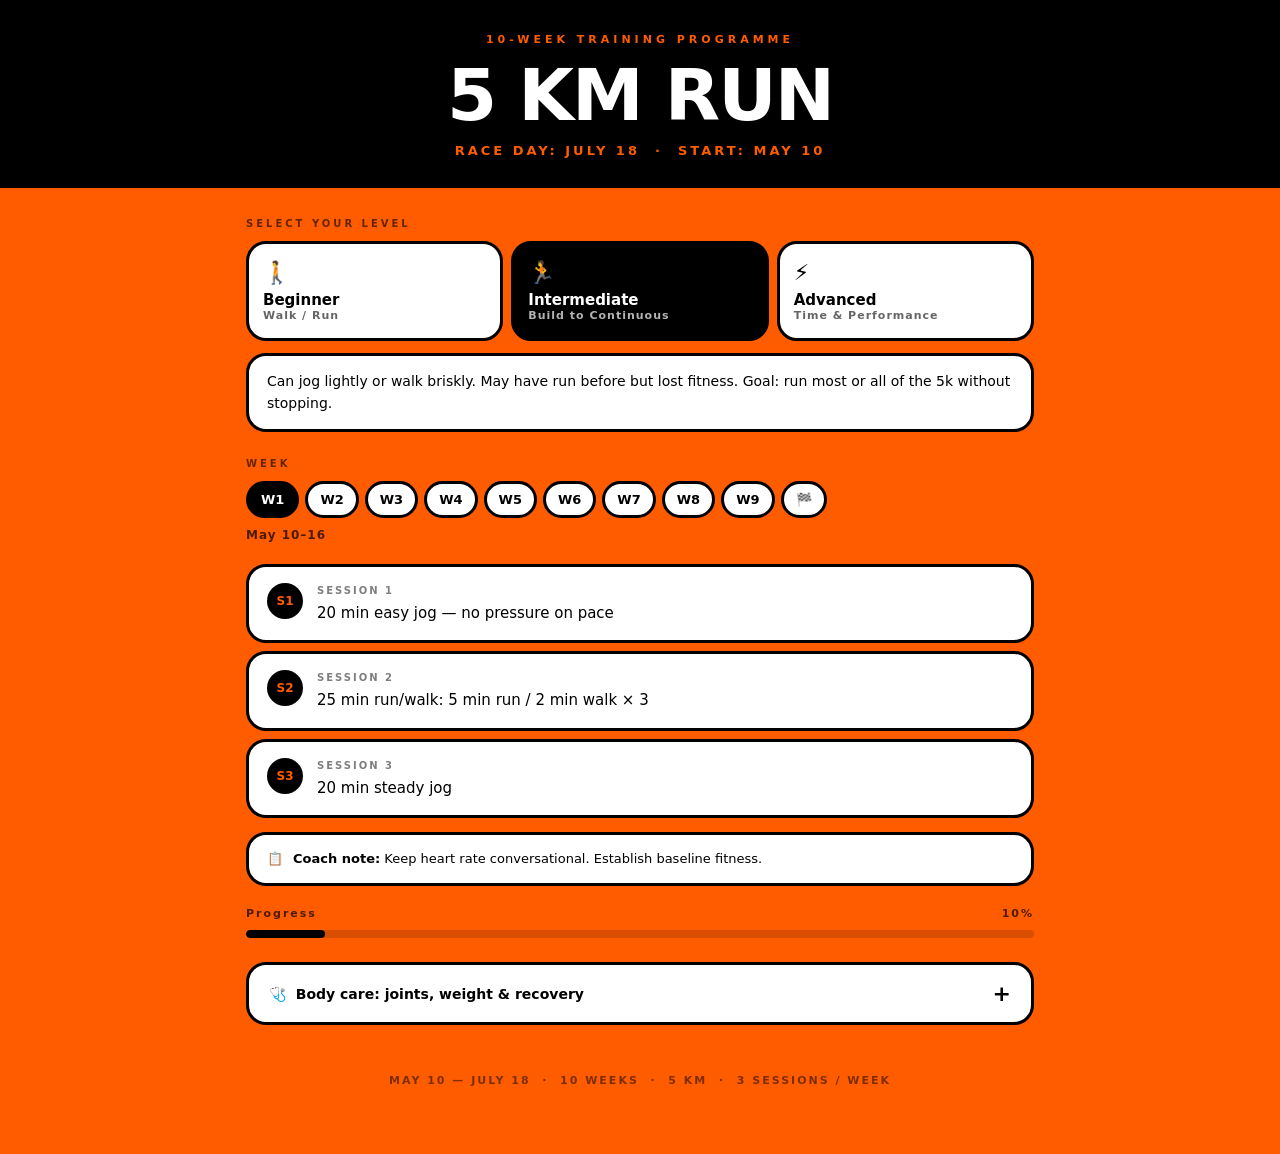
==== static/hlaupaaetlun/index.html @ d73d2a0c "Add neo-brutalist running plan page Self-contained HTML page at /hlaupaaetlun/ with vivid orange bac" ====
<!DOCTYPE html>
<html lang="en">
<head>
<meta charset="UTF-8">
<meta name="viewport" content="width=device-width, initial-scale=1.0">
<title>5 KM Running Plan — July 18</title>
<style>
  *, *::before, *::after { box-sizing: border-box; margin: 0; padding: 0; }

  body {
    font-family: system-ui, -apple-system, 'Segoe UI', sans-serif;
    background: #FF5C00;
    color: #000;
    min-height: 100vh;
    line-height: 1.5;
  }

  /* ── Header ── */
  .header {
    background: #000;
    padding: 32px 24px 28px;
    text-align: center;
  }
  .header-eyebrow {
    font-size: 11px;
    letter-spacing: 4px;
    color: #FF5C00;
    text-transform: uppercase;
    font-weight: 700;
    margin-bottom: 10px;
  }
  .header h1 {
    font-size: clamp(36px, 8vw, 72px);
    font-weight: 900;
    letter-spacing: -2px;
    color: #fff;
    line-height: 1;
    margin-bottom: 10px;
  }
  .header-sub {
    font-size: 13px;
    letter-spacing: 3px;
    color: #FF5C00;
    font-weight: 700;
    text-transform: uppercase;
  }

  /* ── Layout ── */
  .container {
    max-width: 820px;
    margin: 0 auto;
    padding: 28px 16px 48px;
  }

  /* ── Section label ── */
  .section-label {
    font-size: 10px;
    letter-spacing: 3px;
    color: #000;
    text-transform: uppercase;
    font-weight: 800;
    margin-bottom: 10px;
    opacity: 0.6;
  }

  /* ── Tier buttons ── */
  .tier-grid {
    display: flex;
    gap: 8px;
    flex-wrap: wrap;
    margin-bottom: 12px;
  }
  .tier-btn {
    flex: 1;
    min-width: 110px;
    padding: 16px 14px;
    border-radius: 20px;
    border: 3px solid #000;
    background: #fff;
    color: #000;
    cursor: pointer;
    text-align: left;
    font-family: inherit;
    transition: all 0.12s;
  }
  .tier-btn:hover {
    background: #000;
    color: #fff;
  }
  .tier-btn .t-icon { font-size: 22px; margin-bottom: 6px; display: block; }
  .tier-btn .t-name { font-size: 15px; font-weight: 800; display: block; }
  .tier-btn .t-sub  { font-size: 11px; letter-spacing: 1px; opacity: 0.6; display: block; font-weight: 600; }

  .tier-btn.active {
    background: #000;
    color: #fff;
  }
  .tier-btn.active .t-sub { opacity: 0.7; }

  .tier-desc {
    padding: 14px 18px;
    background: #fff;
    border: 3px solid #000;
    border-radius: 20px;
    font-size: 14px;
    color: #000;
    margin-bottom: 24px;
    line-height: 1.6;
    font-weight: 500;
  }

  /* ── Week selector ── */
  .week-grid {
    display: flex;
    gap: 6px;
    flex-wrap: wrap;
    margin-bottom: 6px;
  }
  .week-btn {
    padding: 8px 12px;
    border-radius: 50px;
    border: 3px solid #000;
    background: #fff;
    color: #000;
    cursor: pointer;
    font-family: inherit;
    font-size: 13px;
    font-weight: 800;
    transition: all 0.12s;
    min-width: 40px;
    text-align: center;
  }
  .week-btn:hover { background: #000; color: #fff; }
  .week-btn.active { background: #000; color: #fff; }

  .week-date-label {
    font-size: 12px;
    color: #000;
    margin-bottom: 20px;
    margin-top: 8px;
    font-weight: 700;
    letter-spacing: 1px;
    opacity: 0.7;
  }

  /* ── Sessions ── */
  .sessions { display: flex; flex-direction: column; gap: 8px; margin-bottom: 14px; }
  .session-card {
    padding: 16px 18px;
    background: #fff;
    border: 3px solid #000;
    border-radius: 20px;
    display: flex;
    gap: 14px;
    align-items: flex-start;
  }
  .session-card.race-day {
    background: #000;
    border-color: #000;
  }
  .session-num {
    min-width: 36px;
    height: 36px;
    border-radius: 50%;
    background: #000;
    display: flex;
    align-items: center;
    justify-content: center;
    font-size: 12px;
    font-weight: 900;
    color: #FF5C00;
    flex-shrink: 0;
  }
  .session-card.race-day .session-num {
    background: #FF5C00;
    color: #000;
  }
  .session-label {
    font-size: 10px;
    letter-spacing: 2px;
    color: #000;
    margin-bottom: 4px;
    font-weight: 800;
    opacity: 0.5;
  }
  .session-card.race-day .session-label { color: #FF5C00; opacity: 0.8; }
  .session-text {
    font-size: 15px;
    color: #000;
    line-height: 1.5;
    font-weight: 500;
  }
  .session-card.race-day .session-text { color: #fff; }

  .coach-note {
    padding: 14px 18px;
    background: #fff;
    border: 3px solid #000;
    border-radius: 20px;
    font-size: 13px;
    color: #000;
    display: flex;
    gap: 10px;
    align-items: flex-start;
    margin-bottom: 20px;
    font-weight: 500;
  }
  .coach-note strong { font-weight: 800; }

  /* ── Progress bar ── */
  .progress-wrap { margin-bottom: 24px; }
  .progress-meta {
    display: flex;
    justify-content: space-between;
    font-size: 11px;
    color: #000;
    margin-bottom: 8px;
    font-weight: 800;
    letter-spacing: 2px;
    opacity: 0.7;
  }
  .progress-track {
    height: 8px;
    background: rgba(0,0,0,0.15);
    border-radius: 50px;
    overflow: hidden;
  }
  .progress-fill {
    height: 100%;
    border-radius: 50px;
    background: #000;
    transition: width 0.3s ease;
  }

  /* ── Tips accordion ── */
  .tips-toggle {
    width: 100%;
    padding: 16px 20px;
    background: #fff;
    border: 3px solid #000;
    border-radius: 20px;
    color: #000;
    cursor: pointer;
    display: flex;
    justify-content: space-between;
    align-items: center;
    font-size: 14px;
    font-family: inherit;
    font-weight: 700;
    text-align: left;
    transition: all 0.12s;
  }
  .tips-toggle:hover { background: #000; color: #fff; }
  .tips-toggle .chevron {
    font-size: 22px;
    font-weight: 900;
    transition: transform 0.2s;
  }
  .tips-panel { display: none; flex-direction: column; gap: 8px; margin-top: 8px; }
  .tips-panel.open { display: flex; }
  .tip-card {
    padding: 14px 16px;
    background: #fff;
    border: 3px solid #000;
    border-radius: 20px;
    display: flex;
    gap: 12px;
    align-items: flex-start;
  }
  .tip-icon { font-size: 20px; flex-shrink: 0; }
  .tip-title { font-weight: 800; color: #000; font-size: 14px; margin-bottom: 4px; }
  .tip-body { font-size: 13px; color: #000; line-height: 1.6; opacity: 0.7; }

  /* ── Footer ── */
  .footer {
    margin-top: 32px;
    padding: 16px;
    text-align: center;
    font-size: 11px;
    letter-spacing: 2px;
    color: #000;
    opacity: 0.5;
    font-weight: 700;
    text-transform: uppercase;
  }
</style>
</head>
<body>

<div class="header">
  <div class="header-eyebrow">10-Week Training Programme</div>
  <h1>5 KM RUN</h1>
  <div class="header-sub">Race Day: July 18 &nbsp;·&nbsp; Start: May 10</div>
</div>

<div class="container">

  <div class="section-label">Select your level</div>
  <div class="tier-grid" id="tierGrid"></div>
  <div class="tier-desc" id="tierDesc"></div>

  <div class="section-label">Week</div>
  <div class="week-grid" id="weekGrid"></div>
  <div class="week-date-label" id="weekDateLabel"></div>

  <div class="sessions" id="sessions"></div>

  <div class="coach-note" id="coachNote">
    <span style="flex-shrink:0">📋</span>
    <span id="coachNoteText"></span>
  </div>

  <div class="progress-wrap">
    <div class="progress-meta">
      <span>Progress</span>
      <span id="progressPct"></span>
    </div>
    <div class="progress-track">
      <div class="progress-fill" id="progressFill"></div>
    </div>
  </div>

  <button class="tips-toggle" id="tipsToggle" onclick="toggleTips()">
    <span>🩺 &nbsp;Body care: joints, weight &amp; recovery</span>
    <span class="chevron" id="tipsChevron">+</span>
  </button>
  <div class="tips-panel" id="tipsPanel"></div>

  <div class="footer">May 10 — July 18 &nbsp;·&nbsp; 10 Weeks &nbsp;·&nbsp; 5 km &nbsp;·&nbsp; 3 Sessions / Week</div>
</div>

<script>
const tiers = [
  {
    id: "beginner",
    label: "Beginner",
    subtitle: "Walk / Run",
    icon: "🚶",
    description: "Little or no recent running. Possibly carrying extra weight or managing joint discomfort. Goal: finish the 5k — walk/run is completely fine.",
    weeks: [
      { sessions: ["Walk 5 min warm-up → Run 1 min / Walk 2 min × 6 → Walk 5 min cool-down", "Same as Session 1", "Walk 5 min → Run 1 min / Walk 2 min × 7 → Cool-down"], note: "Focus on breathing, not pace. If it feels hard, slow down more." },
      { sessions: ["Run 1 min / Walk 2 min × 8", "Run 1.5 min / Walk 2 min × 7", "Run 1 min / Walk 1.5 min × 8"], note: "Aim for 3 sessions but 2 is fine if your body is adapting." },
      { sessions: ["Run 2 min / Walk 2 min × 6", "Run 2 min / Walk 1.5 min × 7", "Run 2 min / Walk 2 min × 7"], note: "Calf and hip flexor stretches after every session." },
      { sessions: ["Run 3 min / Walk 2 min × 5", "Run 2 min / Walk 1 min × 8", "Run 3 min / Walk 2 min × 5"], note: "You should be able to hold a short conversation while running." },
      { sessions: ["Run 4 min / Walk 2 min × 4", "Run 3 min / Walk 1 min × 6", "Run 4 min / Walk 2 min × 4"], note: "Total movement time ~30 min. Hydrate well the day before." },
      { sessions: ["Run 5 min / Walk 2 min × 4", "Run 4 min / Walk 1 min × 5", "Run 5 min / Walk 1.5 min × 4"], note: "Halfway point — great progress. Easy week if any pain persists." },
      { sessions: ["Run 6 min / Walk 1.5 min × 4", "Run 5 min / Walk 1 min × 5", "Run 6 min / Walk 1 min × 4"], note: "Aim to cover ~2.5–3 km in the longer session." },
      { sessions: ["Run 8 min / Walk 2 min × 3", "Run 6 min / Walk 1 min × 4", "Run 10 min / Walk 2 min / Run 5 min"], note: "First 'long' run. No pressure on pace — just cover the time." },
      { sessions: ["Run 12 min / Walk 2 min / Run 8 min", "Easy 20 min walk/run — relaxed", "Run 8 min / Walk 1 min × 2 / Run 5 min"], note: "Taper week. Reduce effort. Eat and sleep well." },
      { sessions: ["20 min easy jog/walk — keep loose", "Complete rest or gentle 15 min walk", "🏁 RACE DAY — Run/walk your way to the finish!"], note: "Race day: Start slow. Walk when needed. Finish strong. You've earned it." },
    ]
  },
  {
    id: "intermediate",
    label: "Intermediate",
    subtitle: "Build to Continuous",
    icon: "🏃",
    description: "Can jog lightly or walk briskly. May have run before but lost fitness. Goal: run most or all of the 5k without stopping.",
    weeks: [
      { sessions: ["20 min easy jog — no pressure on pace", "25 min run/walk: 5 min run / 2 min walk × 3", "20 min steady jog"], note: "Keep heart rate conversational. Establish baseline fitness." },
      { sessions: ["25 min continuous easy jog", "30 min run: 10 min run / 2 min walk × 2 + 6 min run", "25 min easy jog"], note: "If you can't hold a sentence, slow down." },
      { sessions: ["3 km easy run", "30 min: 12 min run / 2 min walk × 2", "3 km easy + 4 × 30 sec stride-outs at end"], note: "Stride-outs = short relaxed accelerations, not sprints." },
      { sessions: ["3.5 km steady", "35 min continuous jog", "3 km easy"], note: "One day of cross-training (swim, cycle, yoga) recommended." },
      { sessions: ["4 km easy", "3 km at slightly faster effort (tempo feel)", "35 min easy jog"], note: "Tempo feel = comfortably hard. You can talk in short phrases." },
      { sessions: ["4 km steady + strides", "5 km easy — your first full 5k distance!", "3 km recovery jog"], note: "The 5k run is a confidence builder, not a race. Celebrate it." },
      { sessions: ["4.5 km steady", "3 × 1 km at target 5k pace with 90 sec walk between", "4 km easy"], note: "Interval session builds race-specific fitness. Walk recovery fully." },
      { sessions: ["5 km steady effort", "2 × 1.5 km at target pace + 2 min walk + 1 km easy", "3.5 km easy"], note: "Peak training week. Stay fuelled, sleep 7–8 hours." },
      { sessions: ["4 km easy", "2 × 1 km relaxed race pace + 2 min walk", "3 km easy jog"], note: "Taper. Less volume, maintain some quality. Rest days are part of training." },
      { sessions: ["20 min easy shakeout jog", "Rest — walk only if needed", "🏁 RACE DAY — Pace the first 2 km conservatively, then build!"], note: "Race plan: first km easy, km 2–4 steady, last km give it what's left." },
    ]
  },
  {
    id: "advanced",
    label: "Advanced",
    subtitle: "Time & Performance",
    icon: "⚡",
    description: "Running regularly, good base fitness. Goal: run a strong 5k — targeting sub-30, sub-25, or a personal best.",
    weeks: [
      { sessions: ["5 km easy (zone 2)", "30 min easy + 4 × 30 sec strides", "5 km easy"], note: "Assess current fitness. No heroics in week 1." },
      { sessions: ["6 km easy", "5 × 400m at 5k pace + 90 sec jog recovery", "5 km easy"], note: "Track or measured path for intervals. Full warm-up first." },
      { sessions: ["7 km easy long run", "3 × 1 km at 5k pace + 2 min walk recovery", "5 km steady"], note: "Long run should feel effortless. If not, slow down." },
      { sessions: ["6 km easy", "6 × 400m at slightly faster than 5k pace + 90 sec recovery", "5 km at marathon effort (very easy)"], note: "Cross-training day recommended — swim, bike, or strength." },
      { sessions: ["8 km easy long run", "Tempo: 2 km warm-up + 3 km at comfortably hard pace + 2 km cool-down", "5 km easy"], note: "Tempo run is the key session. Aim for 20–30 sec/km faster than goal pace." },
      { sessions: ["6 km steady", "5 × 800m at 5k pace + 2 min jog recovery", "5 km easy"], note: "Halfway milestone. Check in — are you pacing correctly? Feeling strong?" },
      { sessions: ["8–9 km easy long run", "Fartlek: 20 min easy + 5 × 1 min fast / 1 min easy + 10 min easy", "5 km easy"], note: "Fartlek = speed play. Run by feel, not exact pace." },
      { sessions: ["9 km easy long run (peak week)", "4 × 1 km at goal 5k pace + 90 sec jog", "5 km steady"], note: "Peak volume. Prioritize sleep and nutrition." },
      { sessions: ["6 km easy", "2 × 1.5 km at race pace + 2 min walk", "4 km easy + strides"], note: "Taper begins. Keep some sharpness, reduce total load." },
      { sessions: ["20–25 min easy shakeout + 4 × 20 sec strides", "Rest — light walk only", "🏁 RACE DAY — Negative split strategy: run km 1 slightly slower than goal, build to finish!"], note: "Race day: warm up 10 min before start. Start controlled. Km 4 is where you race." },
    ]
  }
];

const weekDates = [
  "May 10–16","May 17–23","May 24–30",
  "May 31–Jun 6","Jun 7–13","Jun 14–20",
  "Jun 21–27","Jun 28–Jul 4","Jul 5–11","Jul 12–18"
];

const tips = [
  { icon:"🦵", title:"Knee pain", body:"Run on softer surfaces (grass, trail, track). Shorten stride. Strengthen quads — wall sits, step-downs." },
  { icon:"🦴", title:"Hip pain", body:"Warm up glutes before every run: clamshells, bridges, hip circles. Avoid sudden pace increases." },
  { icon:"🦶", title:"Achilles pain", body:"Never skip calf raises (eccentric, off a step). Avoid running on hard cambered roads. No barefoot sprinting." },
  { icon:"⚖️", title:"Heavier runners (100+ kg)", body:"Allow 48h recovery between runs. Water running or cycling can substitute one session per week. Shoes with extra cushioning — replace every 600–700 km." },
  { icon:"🌡️", title:"Iceland summer heat", body:"If temperature rises above 15°C, slow your pace by 10–15 sec/km and hydrate extra." },
  { icon:"🧘", title:"Warm-up (every session)", body:"5 min brisk walk → leg swings ×10 each → hip circles ×10 → ankle rolls ×10 → 2 min easy jog. Cool-down: 5 min slow walk + quad, calf, hamstring, hip flexor stretches (30–40 sec each)." },
];

let activeTier = "intermediate";
let activeWeek = 0;

function getTier() { return tiers.find(t => t.id === activeTier); }

function renderTiers() {
  const grid = document.getElementById("tierGrid");
  grid.innerHTML = "";
  tiers.forEach(t => {
    const btn = document.createElement("button");
    btn.className = "tier-btn" + (t.id === activeTier ? " active" : "");
    btn.innerHTML = `<span class="t-icon">${t.icon}</span><span class="t-name">${t.label}</span><span class="t-sub">${t.subtitle}</span>`;
    btn.onclick = () => { activeTier = t.id; render(); };
    grid.appendChild(btn);
  });
}

function renderWeeks() {
  const grid = document.getElementById("weekGrid");
  grid.innerHTML = "";
  for (let i = 0; i < 10; i++) {
    const btn = document.createElement("button");
    btn.className = "week-btn" + (i === activeWeek ? " active" : "");
    btn.textContent = i === 9 ? "🏁" : `W${i+1}`;
    btn.onclick = () => { activeWeek = i; render(); };
    grid.appendChild(btn);
  }
  document.getElementById("weekDateLabel").textContent =
    weekDates[activeWeek] + (activeWeek === 9 ? " — RACE WEEK" : "");
}

function renderSessions() {
  const tier = getTier();
  const week = tier.weeks[activeWeek];
  const container = document.getElementById("sessions");
  container.innerHTML = "";

  week.sessions.forEach((s, i) => {
    const isRace = i === 2 && activeWeek === 9;
    const card = document.createElement("div");
    card.className = "session-card" + (isRace ? " race-day" : "");

    const num = document.createElement("div");
    num.className = "session-num";
    num.textContent = isRace ? "🏁" : `S${i+1}`;

    const body = document.createElement("div");
    body.style.flex = "1";

    const label = document.createElement("div");
    label.className = "session-label";
    label.textContent = isRace ? "RACE DAY" : `SESSION ${i+1}`;

    const text = document.createElement("div");
    text.className = "session-text";
    text.textContent = s;

    body.appendChild(label);
    body.appendChild(text);
    card.appendChild(num);
    card.appendChild(body);
    container.appendChild(card);
  });

  document.getElementById("coachNoteText").innerHTML =
    `<strong>Coach note:</strong> ${week.note}`;
}

function renderProgress() {
  const pct = Math.round(((activeWeek + 1) / 10) * 100);
  document.getElementById("progressPct").textContent = pct + "%";
  document.getElementById("progressFill").style.width = pct + "%";
}

function renderTierDesc() {
  document.getElementById("tierDesc").textContent = getTier().description;
}

function renderTips() {
  const panel = document.getElementById("tipsPanel");
  panel.innerHTML = "";
  tips.forEach(t => {
    const card = document.createElement("div");
    card.className = "tip-card";
    card.innerHTML = `<div class="tip-icon">${t.icon}</div>
      <div><div class="tip-title">${t.title}</div><div class="tip-body">${t.body}</div></div>`;
    panel.appendChild(card);
  });
}

function toggleTips() {
  const open = document.getElementById("tipsPanel").classList.toggle("open");
  document.getElementById("tipsChevron").textContent = open ? "−" : "+";
}

function render() {
  renderTiers();
  renderTierDesc();
  renderWeeks();
  renderSessions();
  renderProgress();
}

renderTips();
render();
</script>
</body>
</html>
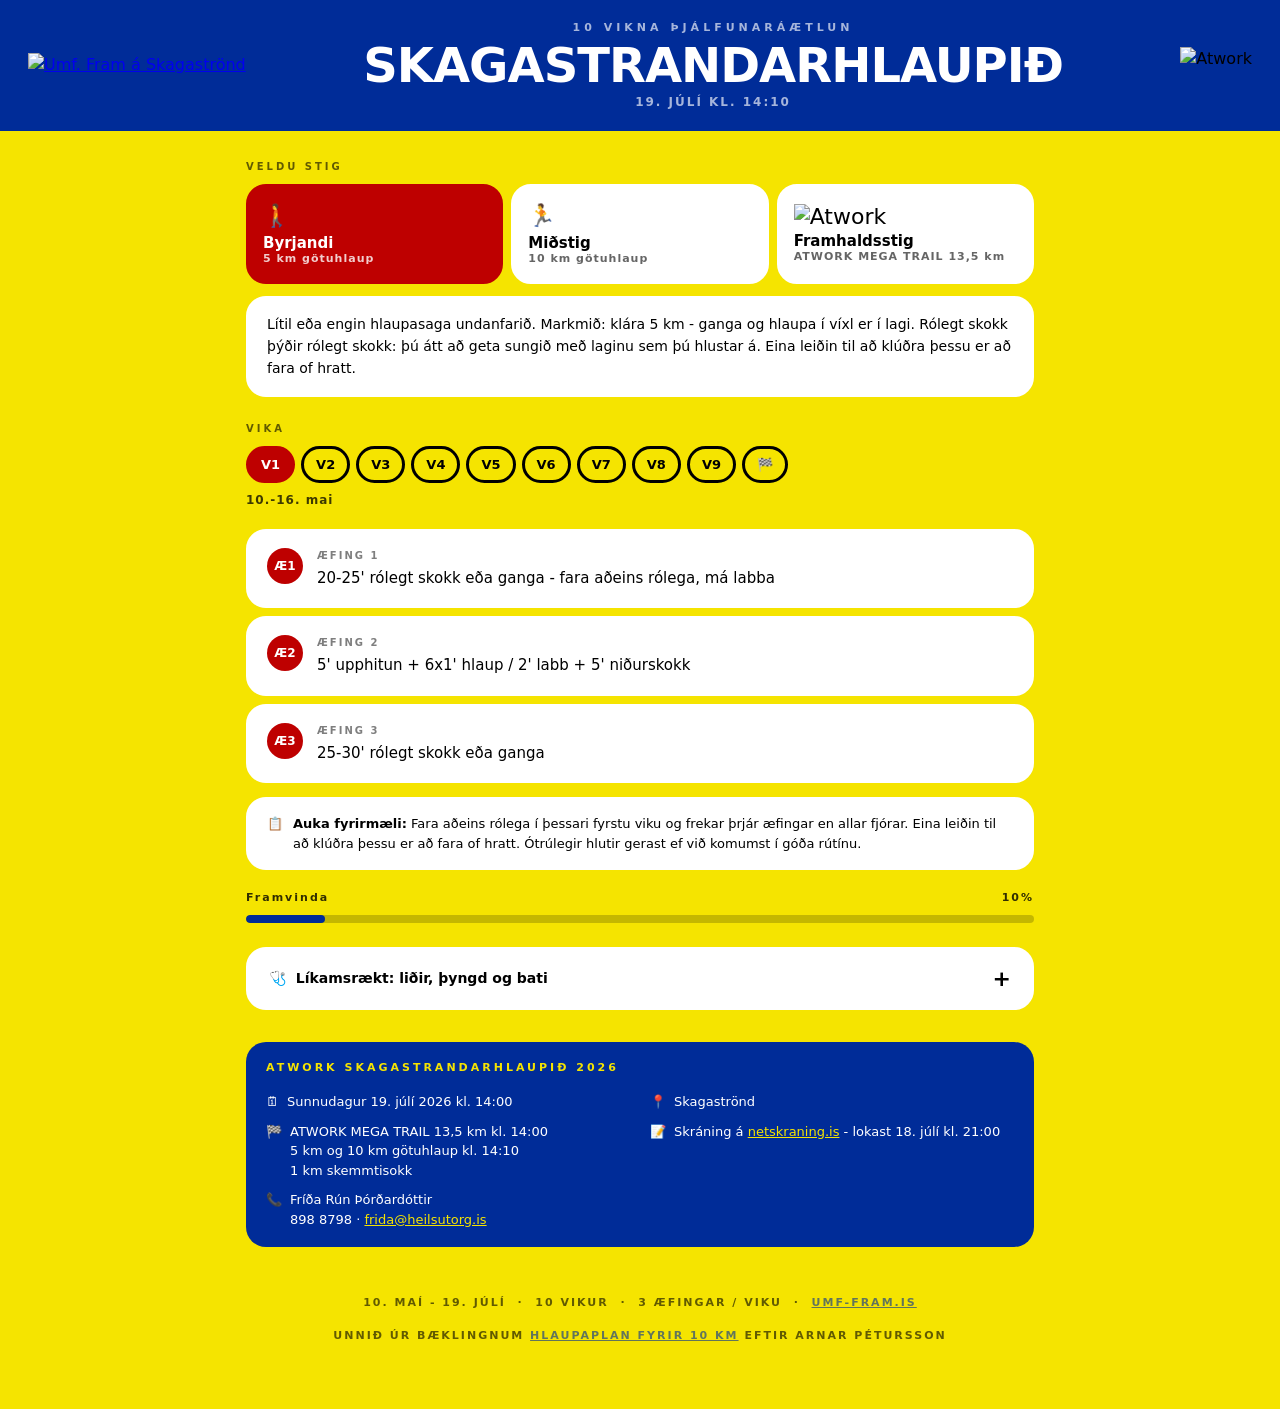
==== commit a03be98d: "Add Skagastrandarhlaupið running plan page and nav link - Add 10-week training plan at /hlaupaaetlun" ====
--- a/static/hlaupaaetlun/index.html
+++ b/static/hlaupaaetlun/index.html
@@ -1,58 +1,66 @@
 <!DOCTYPE html>
-<html lang="en">
+<html lang="is">
 <head>
 <meta charset="UTF-8">
 <meta name="viewport" content="width=device-width, initial-scale=1.0">
-<title>5 KM Running Plan — July 18</title>
+<link rel="icon" type="image/png" href="/images/logo.png">
+<title>Skagastrandarhlaupið - Hlaupáætlun 2026</title>
 <style>
   *, *::before, *::after { box-sizing: border-box; margin: 0; padding: 0; }
 
   body {
     font-family: system-ui, -apple-system, 'Segoe UI', sans-serif;
-    background: #FF5C00;
+    background: #f5e400;
     color: #000;
     min-height: 100vh;
     line-height: 1.5;
   }
 
-  /* ── Header ── */
+  /* Header */
   .header {
-    background: #000;
-    padding: 32px 24px 28px;
+    background: #002c98;
+    padding: 20px 28px;
+    display: flex;
+    align-items: center;
+    gap: 20px;
+  }
+  .header-logo { width: 64px; height: auto; flex-shrink: 0; }
+  .header-logo-right { height: 36px; width: auto; flex-shrink: 0; }
+  .header-text {
+    display: flex;
+    flex-direction: column;
+    align-items: center;
+    flex: 1;
     text-align: center;
   }
   .header-eyebrow {
     font-size: 11px;
     letter-spacing: 4px;
-    color: #FF5C00;
+    color: rgba(255,255,255,0.65);
     text-transform: uppercase;
     font-weight: 700;
-    margin-bottom: 10px;
+    margin-bottom: 4px;
   }
   .header h1 {
-    font-size: clamp(36px, 8vw, 72px);
+    font-size: clamp(22px, 5vw, 48px);
     font-weight: 900;
-    letter-spacing: -2px;
+    letter-spacing: -1px;
     color: #fff;
     line-height: 1;
-    margin-bottom: 10px;
+    margin-bottom: 4px;
   }
   .header-sub {
-    font-size: 13px;
-    letter-spacing: 3px;
-    color: #FF5C00;
+    font-size: 12px;
+    letter-spacing: 2px;
+    color: rgba(255,255,255,0.65);
     font-weight: 700;
     text-transform: uppercase;
   }
 
-  /* ── Layout ── */
-  .container {
-    max-width: 820px;
-    margin: 0 auto;
-    padding: 28px 16px 48px;
-  }
-
-  /* ── Section label ── */
+  /* Layout */
+  .container { max-width: 820px; margin: 0 auto; padding: 28px 16px 48px; }
+
+  /* Section label */
   .section-label {
     font-size: 10px;
     letter-spacing: 3px;
@@ -63,19 +71,39 @@
     opacity: 0.6;
   }
 
-  /* ── Tier buttons ── */
-  .tier-grid {
-    display: flex;
-    gap: 8px;
-    flex-wrap: wrap;
-    margin-bottom: 12px;
-  }
+  /* Race info card */
+  .race-card {
+    background: #002c98;
+    border-radius: 20px;
+    padding: 18px 20px;
+    margin-bottom: 24px;
+    color: #fff;
+    display: grid;
+    grid-template-columns: 1fr 1fr;
+    gap: 10px 20px;
+  }
+  .race-card-title {
+    font-size: 11px;
+    letter-spacing: 3px;
+    text-transform: uppercase;
+    font-weight: 800;
+    color: #f5e400;
+    margin-bottom: 6px;
+    grid-column: 1 / -1;
+  }
+  .race-item { display: flex; gap: 8px; align-items: flex-start; font-size: 13px; font-weight: 500; line-height: 1.5; }
+  .race-item-icon { flex-shrink: 0; }
+  .race-card a { color: #f5e400; }
+  @media (max-width: 480px) { .race-card { grid-template-columns: 1fr; } }
+
+  /* Tier buttons */
+  .tier-grid { display: flex; gap: 8px; flex-wrap: wrap; margin-bottom: 12px; }
   .tier-btn {
     flex: 1;
     min-width: 110px;
     padding: 16px 14px;
     border-radius: 20px;
-    border: 3px solid #000;
+    border: 3px solid #fff;
     background: #fff;
     color: #000;
     cursor: pointer;
@@ -83,24 +111,18 @@
     font-family: inherit;
     transition: all 0.12s;
   }
-  .tier-btn:hover {
-    background: #000;
-    color: #fff;
-  }
+  .tier-btn:hover { background: #be0000; border-color: #be0000; color: #fff; }
   .tier-btn .t-icon { font-size: 22px; margin-bottom: 6px; display: block; }
+  .tier-btn .t-icon img { height: 22px; width: auto; display: block; }
   .tier-btn .t-name { font-size: 15px; font-weight: 800; display: block; }
   .tier-btn .t-sub  { font-size: 11px; letter-spacing: 1px; opacity: 0.6; display: block; font-weight: 600; }
-
-  .tier-btn.active {
-    background: #000;
-    color: #fff;
-  }
-  .tier-btn.active .t-sub { opacity: 0.7; }
+  .tier-btn.active { background: #be0000; border-color: #be0000; color: #fff; }
+  .tier-btn.active .t-sub { opacity: 0.8; }
 
   .tier-desc {
     padding: 14px 18px;
     background: #fff;
-    border: 3px solid #000;
+    border: 3px solid #fff;
     border-radius: 20px;
     font-size: 14px;
     color: #000;
@@ -109,18 +131,13 @@
     font-weight: 500;
   }
 
-  /* ── Week selector ── */
-  .week-grid {
-    display: flex;
-    gap: 6px;
-    flex-wrap: wrap;
-    margin-bottom: 6px;
-  }
+  /* Week selector */
+  .week-grid { display: flex; gap: 6px; flex-wrap: wrap; margin-bottom: 6px; }
   .week-btn {
     padding: 8px 12px;
     border-radius: 50px;
     border: 3px solid #000;
-    background: #fff;
+    background: transparent;
     color: #000;
     cursor: pointer;
     font-family: inherit;
@@ -130,9 +147,8 @@
     min-width: 40px;
     text-align: center;
   }
-  .week-btn:hover { background: #000; color: #fff; }
-  .week-btn.active { background: #000; color: #fff; }
-
+  .week-btn:hover { background: #be0000; border-color: #be0000; color: #fff; }
+  .week-btn.active { background: #be0000; border-color: #be0000; color: #fff; }
   .week-date-label {
     font-size: 12px;
     color: #000;
@@ -140,62 +156,43 @@
     margin-top: 8px;
     font-weight: 700;
     letter-spacing: 1px;
-    opacity: 0.7;
-  }
-
-  /* ── Sessions ── */
+    opacity: 0.75;
+  }
+
+  /* Sessions */
   .sessions { display: flex; flex-direction: column; gap: 8px; margin-bottom: 14px; }
   .session-card {
     padding: 16px 18px;
     background: #fff;
-    border: 3px solid #000;
+    border: 3px solid #fff;
     border-radius: 20px;
     display: flex;
     gap: 14px;
     align-items: flex-start;
   }
-  .session-card.race-day {
-    background: #000;
-    border-color: #000;
-  }
+  .session-card.race-day { background: #f5e400; border-color: #f5e400; }
   .session-num {
     min-width: 36px;
     height: 36px;
     border-radius: 50%;
-    background: #000;
+    background: #be0000;
     display: flex;
     align-items: center;
     justify-content: center;
     font-size: 12px;
     font-weight: 900;
-    color: #FF5C00;
+    color: #fff;
     flex-shrink: 0;
   }
-  .session-card.race-day .session-num {
-    background: #FF5C00;
-    color: #000;
-  }
-  .session-label {
-    font-size: 10px;
-    letter-spacing: 2px;
-    color: #000;
-    margin-bottom: 4px;
-    font-weight: 800;
-    opacity: 0.5;
-  }
-  .session-card.race-day .session-label { color: #FF5C00; opacity: 0.8; }
-  .session-text {
-    font-size: 15px;
-    color: #000;
-    line-height: 1.5;
-    font-weight: 500;
-  }
-  .session-card.race-day .session-text { color: #fff; }
+  .session-card.race-day .session-num { background: #000; color: #f5e400; }
+  .session-label { font-size: 10px; letter-spacing: 2px; color: #000; margin-bottom: 4px; font-weight: 800; opacity: 0.5; }
+  .session-card.race-day .session-label { color: #000; opacity: 0.6; }
+  .session-text { font-size: 15px; color: #000; line-height: 1.5; font-weight: 500; }
 
   .coach-note {
     padding: 14px 18px;
     background: #fff;
-    border: 3px solid #000;
+    border: 3px solid #fff;
     border-radius: 20px;
     font-size: 13px;
     color: #000;
@@ -207,7 +204,7 @@
   }
   .coach-note strong { font-weight: 800; }
 
-  /* ── Progress bar ── */
+  /* Progress bar */
   .progress-wrap { margin-bottom: 24px; }
   .progress-meta {
     display: flex;
@@ -217,27 +214,17 @@
     margin-bottom: 8px;
     font-weight: 800;
     letter-spacing: 2px;
-    opacity: 0.7;
-  }
-  .progress-track {
-    height: 8px;
-    background: rgba(0,0,0,0.15);
-    border-radius: 50px;
-    overflow: hidden;
-  }
-  .progress-fill {
-    height: 100%;
-    border-radius: 50px;
-    background: #000;
-    transition: width 0.3s ease;
-  }
-
-  /* ── Tips accordion ── */
+    opacity: 0.8;
+  }
+  .progress-track { height: 8px; background: rgba(0,0,0,0.2); border-radius: 50px; overflow: hidden; }
+  .progress-fill { height: 100%; border-radius: 50px; background: #002c98; transition: width 0.3s ease; }
+
+  /* Tips accordion */
   .tips-toggle {
     width: 100%;
     padding: 16px 20px;
     background: #fff;
-    border: 3px solid #000;
+    border: 3px solid #fff;
     border-radius: 20px;
     color: #000;
     cursor: pointer;
@@ -250,18 +237,14 @@
     text-align: left;
     transition: all 0.12s;
   }
-  .tips-toggle:hover { background: #000; color: #fff; }
-  .tips-toggle .chevron {
-    font-size: 22px;
-    font-weight: 900;
-    transition: transform 0.2s;
-  }
+  .tips-toggle:hover { background: #be0000; border-color: #be0000; color: #fff; }
+  .tips-toggle .chevron { font-size: 22px; font-weight: 900; }
   .tips-panel { display: none; flex-direction: column; gap: 8px; margin-top: 8px; }
   .tips-panel.open { display: flex; }
   .tip-card {
     padding: 14px 16px;
     background: #fff;
-    border: 3px solid #000;
+    border: 3px solid #fff;
     border-radius: 20px;
     display: flex;
     gap: 12px;
@@ -271,7 +254,7 @@
   .tip-title { font-weight: 800; color: #000; font-size: 14px; margin-bottom: 4px; }
   .tip-body { font-size: 13px; color: #000; line-height: 1.6; opacity: 0.7; }
 
-  /* ── Footer ── */
+  /* Footer */
   .footer {
     margin-top: 32px;
     padding: 16px;
@@ -279,27 +262,32 @@
     font-size: 11px;
     letter-spacing: 2px;
     color: #000;
-    opacity: 0.5;
+    opacity: 0.6;
     font-weight: 700;
     text-transform: uppercase;
   }
+  .footer a { color: #002c98; text-decoration: underline; opacity: 1; }
 </style>
 </head>
 <body>
 
 <div class="header">
-  <div class="header-eyebrow">10-Week Training Programme</div>
-  <h1>5 KM RUN</h1>
-  <div class="header-sub">Race Day: July 18 &nbsp;·&nbsp; Start: May 10</div>
+  <a href="/"><img class="header-logo" src="/images/logo.png" alt="Umf. Fram á Skagaströnd"></a>
+  <div class="header-text">
+    <div class="header-eyebrow">10 vikna þjálfunaráætlun</div>
+    <h1>SKAGASTRANDARHLAUPIÐ</h1>
+    <div class="header-sub" id="headerSub">19. júlí kl. 14:10</div>
+  </div>
+  <img class="header-logo-right" src="https://static.wixstatic.com/media/070d24_a2a2f7a708404aadb6326396ce21b55a~mv2.png/v1/fill/w_200,h_52,al_c,q_95,usm_0.66_1.00_0.01,enc_avif,quality_auto/Atwork_Pos2.png" alt="Atwork">
 </div>
 
 <div class="container">
 
-  <div class="section-label">Select your level</div>
+  <div class="section-label">Veldu stig</div>
   <div class="tier-grid" id="tierGrid"></div>
   <div class="tier-desc" id="tierDesc"></div>
 
-  <div class="section-label">Week</div>
+  <div class="section-label">Vika</div>
   <div class="week-grid" id="weekGrid"></div>
   <div class="week-date-label" id="weekDateLabel"></div>
 
@@ -312,7 +300,7 @@
 
   <div class="progress-wrap">
     <div class="progress-meta">
-      <span>Progress</span>
+      <span>Framvinda</span>
       <span id="progressPct"></span>
     </div>
     <div class="progress-track">
@@ -321,91 +309,106 @@
   </div>
 
   <button class="tips-toggle" id="tipsToggle" onclick="toggleTips()">
-    <span>🩺 &nbsp;Body care: joints, weight &amp; recovery</span>
+    <span>🩺 &nbsp;Líkamsrækt: liðir, þyngd og bati</span>
     <span class="chevron" id="tipsChevron">+</span>
   </button>
   <div class="tips-panel" id="tipsPanel"></div>
 
-  <div class="footer">May 10 — July 18 &nbsp;·&nbsp; 10 Weeks &nbsp;·&nbsp; 5 km &nbsp;·&nbsp; 3 Sessions / Week</div>
+  <div class="race-card" style="margin-top:32px;">
+    <div class="race-card-title">Atwork Skagastrandarhlaupið 2026</div>
+    <div class="race-item"><span class="race-item-icon">🗓</span><span>Sunnudagur 19. júlí 2026 kl. 14:00</span></div>
+    <div class="race-item"><span class="race-item-icon">📍</span><span>Skagaströnd</span></div>
+    <div class="race-item"><span class="race-item-icon">🏁</span><span>ATWORK MEGA TRAIL 13,5 km kl. 14:00<br>5 km og 10 km götuhlaup kl. 14:10<br>1 km skemmtisokk</span></div>
+    <div class="race-item"><span class="race-item-icon">📝</span><span>Skráning á <a href="https://netskraning.is" target="_blank">netskraning.is</a> - lokast 18. júlí kl. 21:00</span></div>
+    <div class="race-item"><span class="race-item-icon">📞</span><span>Fríða Rún Þórðardóttir<br>898 8798 · <a href="mailto:frida@heilsutorg.is">frida@heilsutorg.is</a></span></div>
+  </div>
+
+  <div class="footer">
+    10. maí - 19. júlí &nbsp;·&nbsp; 10 vikur &nbsp;·&nbsp; 3 æfingar / viku &nbsp;·&nbsp; <a href="/">umf-fram.is</a>
+    <br><br>
+    Unnið úr bæklingnum <a href="https://cdn.islandsbanki.is/image/upload/v1/documents/10_vikur_10_km_hlaupaprogram.pdf" target="_blank">Hlaupaplan fyrir 10 km</a> eftir Arnar Pétursson
+  </div>
 </div>
 
 <script>
 const tiers = [
   {
     id: "beginner",
-    label: "Beginner",
-    subtitle: "Walk / Run",
+    label: "Byrjandi",
+    subtitle: "5 km götuhlaup",
     icon: "🚶",
-    description: "Little or no recent running. Possibly carrying extra weight or managing joint discomfort. Goal: finish the 5k — walk/run is completely fine.",
+    headerSub: "19. júlí kl. 14:10",
+    description: "Lítil eða engin hlaupasaga undanfarið. Markmið: klára 5 km - ganga og hlaupa í víxl er í lagi. Rólegt skokk þýðir rólegt skokk: þú átt að geta sungið með laginu sem þú hlustar á. Eina leiðin til að klúðra þessu er að fara of hratt.",
     weeks: [
-      { sessions: ["Walk 5 min warm-up → Run 1 min / Walk 2 min × 6 → Walk 5 min cool-down", "Same as Session 1", "Walk 5 min → Run 1 min / Walk 2 min × 7 → Cool-down"], note: "Focus on breathing, not pace. If it feels hard, slow down more." },
-      { sessions: ["Run 1 min / Walk 2 min × 8", "Run 1.5 min / Walk 2 min × 7", "Run 1 min / Walk 1.5 min × 8"], note: "Aim for 3 sessions but 2 is fine if your body is adapting." },
-      { sessions: ["Run 2 min / Walk 2 min × 6", "Run 2 min / Walk 1.5 min × 7", "Run 2 min / Walk 2 min × 7"], note: "Calf and hip flexor stretches after every session." },
-      { sessions: ["Run 3 min / Walk 2 min × 5", "Run 2 min / Walk 1 min × 8", "Run 3 min / Walk 2 min × 5"], note: "You should be able to hold a short conversation while running." },
-      { sessions: ["Run 4 min / Walk 2 min × 4", "Run 3 min / Walk 1 min × 6", "Run 4 min / Walk 2 min × 4"], note: "Total movement time ~30 min. Hydrate well the day before." },
-      { sessions: ["Run 5 min / Walk 2 min × 4", "Run 4 min / Walk 1 min × 5", "Run 5 min / Walk 1.5 min × 4"], note: "Halfway point — great progress. Easy week if any pain persists." },
-      { sessions: ["Run 6 min / Walk 1.5 min × 4", "Run 5 min / Walk 1 min × 5", "Run 6 min / Walk 1 min × 4"], note: "Aim to cover ~2.5–3 km in the longer session." },
-      { sessions: ["Run 8 min / Walk 2 min × 3", "Run 6 min / Walk 1 min × 4", "Run 10 min / Walk 2 min / Run 5 min"], note: "First 'long' run. No pressure on pace — just cover the time." },
-      { sessions: ["Run 12 min / Walk 2 min / Run 8 min", "Easy 20 min walk/run — relaxed", "Run 8 min / Walk 1 min × 2 / Run 5 min"], note: "Taper week. Reduce effort. Eat and sleep well." },
-      { sessions: ["20 min easy jog/walk — keep loose", "Complete rest or gentle 15 min walk", "🏁 RACE DAY — Run/walk your way to the finish!"], note: "Race day: Start slow. Walk when needed. Finish strong. You've earned it." },
+      { sessions: ["20-25' rólegt skokk eða ganga - fara aðeins rólega, má labba", "5' upphitun + 6x1' hlaup / 2' labb + 5' niðurskokk", "25-30' rólegt skokk eða ganga"], note: "Fara aðeins rólega í þessari fyrstu viku og frekar þrjár æfingar en allar fjórar. Eina leiðin til að klúðra þessu er að fara of hratt. Ótrúlegir hlutir gerast ef við komumst í góða rútínu." },
+      { sessions: ["5' upphitun + 4x2' hlaup (1,5' labb á milli) + 5' rólegt skokk", "20-30' rólegt skokk", "30-35' rólegt skokk eða ganga"], note: "Stöðugleiki í æfingum skiptir öllu máli - þau sem æfa stöðugast eru þau sem sjá mestan árangur. Það er ekki hægt að fara of hægt." },
+      { sessions: ["5' upphitun + 5x2,5' hlaup (1' labb á milli) + 5' niðurskokk", "25-35' rólegt skokk", "5' rólegt + 4-6x(1' hratt / 1' labb) + 5' rólegt"], note: "Það tekur líkaman þrjár vikur að venjast nýju álagi. Frekar minna en meira þessar fyrstu vikur. Reynum að hlaupa sem mest á mjúku undirlagi." },
+      { sessions: ["5-10' rólegt + 3-4x8sek HÁ-brekkusprettir (2' hvíld) + 15' rólegt skokk", "5' upphitun + 6x(1' hratt + 1' labb) + 5' niðurskokk", "35-45' rólegt skokk"], note: "HÁ-brekkusprettirnir virkja alla vöðvaþræðina í líkamanum. Vera vel upphituð áður. Ef eymsli eru til staðar, taka rólegt skokk í staðinn." },
+      { sessions: ["5-10' upphitun + 3-4x4' þröskuldshraði (1') + 5-10' niðurskokk", "25-35' rólegt skokk", "5-10' upphitun + 5x2,5' þröskuldshraði (30 sek) + 10' niðurskokk"], note: "Þröskuldshraðinn er þægilega erfiður - þú átt að geta sagt eina setningu í hverjum andardrætti, t.d. 'mér líður vel'. Ef þú getur spjallað ertu of hægur, ef þú nærð ekki að stynja upp orði ertu að fara of hratt." },
+      { sessions: ["5' upphitun + 3-4x1km á keppnishraða (1' hvíld á milli) + 5' niðurskokk", "5' upphitun + 3-5x3' hratt (2' labb á milli) + 5' niðurskokk", "40-55' rólegt skokk"], note: "Keppnishraðinn er sá hraði sem þú vilt hlaupa á í Skagastrandarhlaupinu. Skokkaðu niður eftir hverja æfingu - niðurskokkið hjálpar líkamanum að skola burt sýrunni." },
+      { sessions: ["5-10' upphitun + 1-2x(3'-2'-1') á keppnishraða, hvíld 3-2-1' + 5-10' niðurskokk", "5-10' upphitun + 2x8' þröskuldshraði (2') + 3x1' hratt (2') + 5-10' niðurskokk", "45-60' rólegt skokk"], note: "Þetta er erfiðasta vikan í æfingaprógramminu. Það er mjög eðlilegt að finnast æfingarnar vera mjög erfiðar - mundu að hvíldarvika er framundan." },
+      { sessions: ["5-10' upphitun + 6-8x2,5' þröskuldshraði (30-45 sek) + 5-10' niðurskokk", "25-35' rólegt skokk", "50-60' rólegt skokk"], note: "Þessi vika er til að ná úr sér allri þreytu sem gæti hafa safnast í líkamanum. Við viljum vera fersk þegar við förum inn í lokasprenginguna." },
+      { sessions: ["15-20' rólegt skokk eða hvíld", "5-10' upphitun + 3-4x8sek HÁ-brekkusprettir (2') + 3-4x4' þröskuldshraði (1') + 5-10' niðurskokk", "5-10' upphitun + 3-4x1km á keppnishraða (1' hvíld) + 5' niðurskokk"], note: "Við kennum líkamanum að hlaupa á keppnishraðanum. Passa að skokkið á milli spretta sé ekki algjört labb. Mundu að þú ætlar að halda þessum hraða í 5 km." },
+      { sessions: ["Hvíld - sofa vel og borða vel, ekki breyta neinu varðandi næringu", "5' upphitun + 2x1km á keppnishraða (2' hvíld) + 3x1' hratt (2') + 5' rólegt", "KEPPNISDAGUR - 5 km götuhlaup, 19. júlí kl. 14:10. Njóttu þess!"], note: "Hérna er málið að njóta, njóta og njóta, svo má alveg líka gefa allt í þetta í leiðinni. Við erum búin að leggja inn vinnuna og núna ætlum við að uppskera. Mundu: ef við verðum þreytt þá bara höldum við áfram." },
     ]
   },
   {
     id: "intermediate",
-    label: "Intermediate",
-    subtitle: "Build to Continuous",
+    label: "Miðstig",
+    subtitle: "10 km götuhlaup",
     icon: "🏃",
-    description: "Can jog lightly or walk briskly. May have run before but lost fitness. Goal: run most or all of the 5k without stopping.",
+    headerSub: "19. júlí kl. 14:10",
+    description: "Getur hlaupið létt eða gengið hratt. Markmið: hlaupa 10 km. Lykilhugtak í þessari áætlun er þröskuldshraði - sá hraði sem þú gætir haldið í klukkutíma. Þú átt að geta sagt eina setningu í hverjum andardrætti, t.d. 'mér líður vel'. Ef þú getur spjallað ertu að fara of hægt og ef þú nærð ekki að stynja upp orði ertu að fara of hratt.",
     weeks: [
-      { sessions: ["20 min easy jog — no pressure on pace", "25 min run/walk: 5 min run / 2 min walk × 3", "20 min steady jog"], note: "Keep heart rate conversational. Establish baseline fitness." },
-      { sessions: ["25 min continuous easy jog", "30 min run: 10 min run / 2 min walk × 2 + 6 min run", "25 min easy jog"], note: "If you can't hold a sentence, slow down." },
-      { sessions: ["3 km easy run", "30 min: 12 min run / 2 min walk × 2", "3 km easy + 4 × 30 sec stride-outs at end"], note: "Stride-outs = short relaxed accelerations, not sprints." },
-      { sessions: ["3.5 km steady", "35 min continuous jog", "3 km easy"], note: "One day of cross-training (swim, cycle, yoga) recommended." },
-      { sessions: ["4 km easy", "3 km at slightly faster effort (tempo feel)", "35 min easy jog"], note: "Tempo feel = comfortably hard. You can talk in short phrases." },
-      { sessions: ["4 km steady + strides", "5 km easy — your first full 5k distance!", "3 km recovery jog"], note: "The 5k run is a confidence builder, not a race. Celebrate it." },
-      { sessions: ["4.5 km steady", "3 × 1 km at target 5k pace with 90 sec walk between", "4 km easy"], note: "Interval session builds race-specific fitness. Walk recovery fully." },
-      { sessions: ["5 km steady effort", "2 × 1.5 km at target pace + 2 min walk + 1 km easy", "3.5 km easy"], note: "Peak training week. Stay fuelled, sleep 7–8 hours." },
-      { sessions: ["4 km easy", "2 × 1 km relaxed race pace + 2 min walk", "3 km easy jog"], note: "Taper. Less volume, maintain some quality. Rest days are part of training." },
-      { sessions: ["20 min easy shakeout jog", "Rest — walk only if needed", "🏁 RACE DAY — Pace the first 2 km conservatively, then build!"], note: "Race plan: first km easy, km 2–4 steady, last km give it what's left." },
+      { sessions: ["20-30' rólegt skokk - þú átt að geta spjallað, má labba", "5-10' upphitun + 3-4x5' þröskuldshraði (1') + 5-10' niðurskokk", "60-75' rólegt skokk - mjög rólegt, þjálfa hjartað að bera súrefni í lengri tíma"], note: "Mikilvægt að fara aðeins rólega í þessari fyrstu viku og frekar þrjár æfingar heldur en allar fjórar. Þröskuldshraðinn er gríðarlega mikilvægur - seinasti spretturinn á að vera krefjandi. Ótrúlegir hlutir gerast ef við komumst í góða rútínu." },
+      { sessions: ["5-15' rólegt + 4x1' hratt (1') + 5-10' rólegt skokk", "20-45' rólegt skokk", "40-60' rólegt skokk - hafa þetta nógu rólegt, á mjúku undirlagi"], note: "Eftir fyrstu vikuna höldum við áfram að venja líkamann á höggin. Þessar fyrstu vikur eiga æfingarnar að vera auðveldar. Labb er líka æfing." },
+      { sessions: ["5-10' upphitun + 6-10x2,5' þröskuldshraði (1') + 5-10' niðurskokk", "5-15' rólegt + 6-10x(1' hratt + 1' labb) + 5' niðurskokk", "40-75' rólegt skokk"], note: "Það tekur líkaman um það bil þrjár vikur að venjast nýju álagi. Þessar fyrstu þrjár vikur eru uppbyggingartímabil. Ekki ofgera sér og frekar minna en meira." },
+      { sessions: ["5-10' rólegt + 4-6x8sek HÁ-brekkusprettir (2') + 10' (2') + 5' (1') + 2,5' þröskuldshraði + 5-10' rólegt", "5-15' rólegt + 6-12x(1' hratt + 1' labb) + 5' niðurskokk", "50-80' rólegt skokk"], note: "Eftir upphitun tökum við HÁ-brekkuspretti til að virkja alla vöðvaþræðina og svo förum við að vinna á þröskuldshraðanum. Gott að hafa fjölbreytt undirlag og forðast malbikið eins og hægt er." },
+      { sessions: ["5-15' upphitun + 4-6x1km á keppnishraða (1') + 5-10' niðurskokk", "5-15' upphitun + 4-7x3' hratt (2') + 5-10' niðurskokk", "50-90' rólegt skokk - það er í lagi að fara aðeins hraðar en venjulega"], note: "Keppnishraðinn er sá hraði sem þú vilt hlaupa á í 10 km hlaupi. Skokkaðu niður eftir hverja æfingu - niðurskokkið skolar burt sýrunni. Muna að hugsa um hlaupastílinn í rólega skokkinu." },
+      { sessions: ["5-15' upphitun + 4-6x5' þröskuldshraði (1') + 5-10' niðurskokk", "30-40' rólegt skokk", "5-15' upphitun + 6-12x2,5' þröskuldshraði (30 sek) + 10' niðurskokk"], note: "Þröskuldshraðinn er þægilega erfiður - fyrsti spretturinn á að vera auðveldur en seinasti krefjandi. 2,5 mín á þröskuldshraða og 30 sek hvíld gefur svipuð æfingaáhrif og lengri sprettur en er andlega auðveldara." },
+      { sessions: ["10-15' upphitun + 1-2x(4'-3'-2'-1') á keppnishraða, hvíld 3-2-1' + 10-15' niðurskokk", "10-15' upphitun + 2-3x10' þröskuldshraði (2') + 4-6x1' hratt (2') + 10-15' niðurskokk", "60-105' rólegt skokk - fyrstu 30' mjög rólegar, má gefa meira í seinni hlutann"], note: "Þetta er erfiðasta vikan í æfingaprógramminu. Þröskuldssprettirnir eru krefjandi - fyrsti á að vera erfiður í 5', næsti í 6' og seinasti í 7'. Hvíldarvika er framundan." },
+      { sessions: ["5-15' upphitun + 8-12x2,5' þröskuldshraði (30-45 sek) + 5-10' niðurskokk", "30-45' rólegt skokk", "70' rólegt skokk - þetta er hvíldarvika"], note: "Þessi vika er til að ná úr sér allri þreytu sem gæti hafa safnast í líkamanum. Við viljum vera ágætlega fersk þegar við förum inn í seinustu tvær vikurnar á prógramminu." },
+      { sessions: ["20-30' rólegt skokk eða hvíld", "5-15' upphitun + 4-6x10sek HÁ-brekkusprettir (2') + 4-6x5' þröskuldshraði (1') + 5-15' niðurskokk", "5-15' upphitun + 4-8x1km á keppnishraða (1' skokk á milli) + 5' niðurskokk"], note: "Núna reynum við að kenna líkamanum að hlaupa á þeim hraða sem við viljum hlaupa á. Passa að skokkið á milli spretta sé ekki algjört labb. Mundu að þú ætlar að halda þessum hraða í 10 km." },
+      { sessions: ["Hvíld - sofa vel og borða vel, ekki breyta neinu varðandi næringu", "5-10' upphitun + 3x1km á keppnishraða (2' hvíld) + 4x1' hratt (2') + 3x20sek mjög hratt (2') + 5-10' rólegt", "KEPPNISDAGUR - 10 km götuhlaup, 19. júlí kl. 14:10. Njóttu þess!"], note: "Hérna er málið að njóta, njóta og njóta, svo má alveg líka gefa allt í þetta í leiðinni. Við erum búin að leggja inn vinnuna og núna ætlum við að uppskera. Mundu: ef við verðum þreytt þá bara höldum við áfram." },
     ]
   },
   {
     id: "advanced",
-    label: "Advanced",
-    subtitle: "Time & Performance",
-    icon: "⚡",
-    description: "Running regularly, good base fitness. Goal: run a strong 5k — targeting sub-30, sub-25, or a personal best.",
+    label: "Framhaldsstig",
+    subtitle: "ATWORK MEGA TRAIL 13,5 km",
+    icon: '<img src="https://static.wixstatic.com/media/070d24_a2a2f7a708404aadb6326396ce21b55a~mv2.png/v1/fill/w_200,h_52,al_c,q_95,usm_0.66_1.00_0.01,enc_avif,quality_auto/Atwork_Pos2.png" alt="Atwork">',
+    headerSub: "19. júlí kl. 14:10",
+    description: "Hleypur reglulega, gott grunnþol. Markmið: klára ATWORK MEGA TRAIL 13,5 km utanvegahlaupið. Brekkuæfingar og löng rólegt skokk á ósléttu undirlagi eru lykillinn.",
     weeks: [
-      { sessions: ["5 km easy (zone 2)", "30 min easy + 4 × 30 sec strides", "5 km easy"], note: "Assess current fitness. No heroics in week 1." },
-      { sessions: ["6 km easy", "5 × 400m at 5k pace + 90 sec jog recovery", "5 km easy"], note: "Track or measured path for intervals. Full warm-up first." },
-      { sessions: ["7 km easy long run", "3 × 1 km at 5k pace + 2 min walk recovery", "5 km steady"], note: "Long run should feel effortless. If not, slow down." },
-      { sessions: ["6 km easy", "6 × 400m at slightly faster than 5k pace + 90 sec recovery", "5 km at marathon effort (very easy)"], note: "Cross-training day recommended — swim, bike, or strength." },
-      { sessions: ["8 km easy long run", "Tempo: 2 km warm-up + 3 km at comfortably hard pace + 2 km cool-down", "5 km easy"], note: "Tempo run is the key session. Aim for 20–30 sec/km faster than goal pace." },
-      { sessions: ["6 km steady", "5 × 800m at 5k pace + 2 min jog recovery", "5 km easy"], note: "Halfway milestone. Check in — are you pacing correctly? Feeling strong?" },
-      { sessions: ["8–9 km easy long run", "Fartlek: 20 min easy + 5 × 1 min fast / 1 min easy + 10 min easy", "5 km easy"], note: "Fartlek = speed play. Run by feel, not exact pace." },
-      { sessions: ["9 km easy long run (peak week)", "4 × 1 km at goal 5k pace + 90 sec jog", "5 km steady"], note: "Peak volume. Prioritize sleep and nutrition." },
-      { sessions: ["6 km easy", "2 × 1.5 km at race pace + 2 min walk", "4 km easy + strides"], note: "Taper begins. Keep some sharpness, reduce total load." },
-      { sessions: ["20–25 min easy shakeout + 4 × 20 sec strides", "Rest — light walk only", "🏁 RACE DAY — Negative split strategy: run km 1 slightly slower than goal, build to finish!"], note: "Race day: warm up 10 min before start. Start controlled. Km 4 is where you race." },
+      { sessions: ["30-40' rólegt skokk - helst á stíg eða gras", "5-10' upphitun + 3-4x5' þröskuldshraði (1') + 5-10' niðurskokk", "60-80' rólegt skokk - helst utanvegar"], note: "Þörf er á sérstakri undirbúning fyrir utanvegahlaupið - vöðvaþrek, jafnvægi og hæfni á ósléttu undirlagi eru jafn mikilvæg og hraðinn. Byrja rólega og fara frekar skemmri vegalengdir á mjúku undirlagi." },
+      { sessions: ["5-10' rólegt + 4-6x1' hratt (1') + 5-10' rólegt skokk", "30-45' rólegt skokk - helst á stíg eða malarslóð", "50-70' rólegt skokk utanvegar"], note: "Reyndu að fá sem flestar æfingar á ósléttu undirlagi. Vöðvarnir þurfa að venjast breytilegu undirlagi sem er einkennandi fyrir utanvegahlaup. Labb er líka æfing." },
+      { sessions: ["5-10' rólegt + 6-8x8sek HÁ-brekkusprettir (2') + 10' (2') + 5' (1') + 2,5' þröskuldshraði + 5-10' rólegt", "5-15' rólegt + 8-12x(1' hratt + 1' labb) + 5' niðurskokk", "60-80' rólegt skokk utanvegar"], note: "Brekkuæfingarnar eru sérstaklega mikilvægar fyrir utanvegahlaup. HÁ-brekkusprettirnir virkja alla vöðvaþræðina og þjálfa þig fyrir hækkanirnar sem bíða. Vera alltaf vel upphituð áður." },
+      { sessions: ["5-15' upphitun + 4-6x1km á keppnishraða (1') + 5-10' niðurskokk", "5-15' upphitun + 4-7x3' hratt (2') + 5-10' niðurskokk", "70-90' rólegt skokk utanvegar - lengsti túrinn hingað til"], note: "Keppnishraðinn er meðalhraðinn sem þú vilt halda í MEGA TRAIL hlaupinu. Í utanvegahlaupi er hraðinn oft miðaður við áraun fremur en mínútur á km - muna að gefa í niðurhlíðarnar." },
+      { sessions: ["5-15' upphitun + 4-6x5' þröskuldshraði (1') + 5-10' niðurskokk", "30-40' rólegt skokk", "80-100' rólegt skokk utanvegar - helst á svipuðu undirlagi og keppnin"], note: "Þetta er mikilvægasta langhlaupsvikan. Reyndu að fara á svæði sem líkist hlaupaleiðinni. Muna eftir styrktaræfingum 1-2 í viku til að styrkja fætur og mið." },
+      { sessions: ["5-15' upphitun + 4-6x5' þröskuldshraði (1') + 5-10' niðurskokk", "5-15' upphitun + 6-10x2,5' þröskuldshraði (30 sek) + 10' niðurskokk", "90-110' rólegt skokk utanvegar - hámarks langhlaup"], note: "Þetta er erfiðasta vikan í æfingaprógramminu. Langhlaupið er lykillinn - þú þarft að vera á hreyfingu í lengri tíma en keppnin tekur. Hvíldarvika er framundan." },
+      { sessions: ["5-15' upphitun + 8-12x2,5' þröskuldshraði (30-45 sek) + 5-10' niðurskokk", "30-45' rólegt skokk", "70' rólegt skokk - þetta er hvíldarvika"], note: "Þessi vika er til að ná úr sér allri þreytu. Við viljum vera ágætlega fersk þegar við förum inn í seinustu þrjár vikurnar. Ekki freistast til að gefa of mikið í hvíldarviku." },
+      { sessions: ["20-30' rólegt skokk eða hvíld", "5-15' upphitun + 4-6x10sek HÁ-brekkusprettir (2') + 4-6x5' þröskuldshraði (1') + 5-15' niðurskokk", "70-90' rólegt skokk utanvegar"], note: "Við kennum líkamanum keppnishraðann. HÁ-brekkusprettirnir undirbúa þig sérstaklega vel fyrir hækkanirnar í MEGA TRAIL. Prófaðu að fara í sund og kalda pottinn - 5 mín kaldt og 10 mín gufa hjálpar bata gríðarlega." },
+      { sessions: ["20-25' rólegt skokk eða hvíld - mikilvægt að hafa þetta nógu rólegt", "5-10' upphitun + 4-6x10sek HÁ-brekkusprettir (2') + 4-6x4' þröskuldshraði (1') + 5-15' niðurskokk", "50-65' rólegt skokk - ekki stressa þig að fara of hratt"], note: "HÁ-brekkusprettirnir virkja alla vöðvaþræðina svo 100% af líkamanum verði klár um helgina. Mikilvægt að hafa rólega skokkið nógu rólegt - þér á að líða mjög vel allan tímann." },
+      { sessions: ["Hvíld - sofa vel og borða vel, ekki breyta neinu varðandi næringu", "5-10' upphitun + 3x1km á keppnishraða (2' hvíld) + 4x1' hratt (2') + 3x20sek mjög hratt (2') + 5-10' rólegt", "KEPPNISDAGUR - ATWORK MEGA TRAIL 13,5 km, 19. júlí kl. 14:00. Njóttu þess!"], note: "Hérna er málið að njóta, njóta og njóta. Í utanvegahlaupi er gangur í hlíðum fullkomlega eðlilegur - gef allt í niðurhlíðarnar. Við erum búin að leggja inn vinnuna og núna ætlum við að uppskera." },
     ]
   }
 ];
 
 const weekDates = [
-  "May 10–16","May 17–23","May 24–30",
-  "May 31–Jun 6","Jun 7–13","Jun 14–20",
-  "Jun 21–27","Jun 28–Jul 4","Jul 5–11","Jul 12–18"
+  "10.-16. mai","17.-23. mai","24.-30. mai",
+  "31. mai-6. juni","7.-13. juni","14.-20. juni",
+  "21.-27. juni","28. juni-4. juli","5.-11. juli","12.-19. juli"
 ];
 
 const tips = [
-  { icon:"🦵", title:"Knee pain", body:"Run on softer surfaces (grass, trail, track). Shorten stride. Strengthen quads — wall sits, step-downs." },
-  { icon:"🦴", title:"Hip pain", body:"Warm up glutes before every run: clamshells, bridges, hip circles. Avoid sudden pace increases." },
-  { icon:"🦶", title:"Achilles pain", body:"Never skip calf raises (eccentric, off a step). Avoid running on hard cambered roads. No barefoot sprinting." },
-  { icon:"⚖️", title:"Heavier runners (100+ kg)", body:"Allow 48h recovery between runs. Water running or cycling can substitute one session per week. Shoes with extra cushioning — replace every 600–700 km." },
-  { icon:"🌡️", title:"Iceland summer heat", body:"If temperature rises above 15°C, slow your pace by 10–15 sec/km and hydrate extra." },
-  { icon:"🧘", title:"Warm-up (every session)", body:"5 min brisk walk → leg swings ×10 each → hip circles ×10 → ankle rolls ×10 → 2 min easy jog. Cool-down: 5 min slow walk + quad, calf, hamstring, hip flexor stretches (30–40 sec each)." },
+  { icon:"🦵", title:"Hnéverkur", body:"Hlauptu á mjúku undirlagi - gras, malarslóð eða íþróttabraut. Stytttu skrefin og gættu þess að landa undir þér en ekki fyrir framan þig. Styrktu lærvöðva með veggsetningum og þrepaæfingum." },
+  { icon:"🦴", title:"Mjaðmaverkur", body:"Hitaðu upp rass- og mjaðmavöðva fyrir hverja æfingu með brúm, mjaðmahringjum og mjaðmateygingum. Forðastu skyndilegar hraðaaukningar milli vikna - líkaminn þarf tíma til að aðlagast." },
+  { icon:"🦶", title:"Verkur í hásin", body:"Slepptu aldrei kálfalyftum, sérstaklega þeim sem eru gerðar af þrepi. Forðastu hlaup á hörðum, malbiksvegum. Ef eymsli koma fram skaltu taka rólegt skokk í staðinn fyrir brekkuspretti þar til þær leggjast af." },
+  { icon:"⚖️", title:"Þyngri hlauparar (100 kg og þyngri)", body:"Hafðu að minnsta kosti 48 klukkustunda hvíld milli hlaupa. Sund eða hjólreiðar geta komið í stað einnar æfingar í viku. Veldu skó með góða dempun og skiptu um þá á u.þ.b. 600-700 km. Forðastu að sleppa hvíldardögum jafnvel þótt þig langi til að gera meira." },
+{ icon:"🧘", title:"Upphitun og niðurskokk", body:"Upphitun: 5 mínútur hröð ganga, fótsveiflur x10 á hvora hlið, mjaðmahringir x10, ökklasnúningar x10, 2 mínútur rólegt skokk. Niðurskokk: 5 mínútur rólegt skokk eða labb og teygjur á lærvöðvum, kálfum og mjöðmum í 30-40 sekúndur hver teygja." },
 ];
 
-let activeTier = "intermediate";
+let activeTier = "beginner";
 let activeWeek = 0;
 
 function getTier() { return tiers.find(t => t.id === activeTier); }
@@ -428,12 +431,12 @@
   for (let i = 0; i < 10; i++) {
     const btn = document.createElement("button");
     btn.className = "week-btn" + (i === activeWeek ? " active" : "");
-    btn.textContent = i === 9 ? "🏁" : `W${i+1}`;
+    btn.textContent = i === 9 ? "🏁" : `V${i+1}`;
     btn.onclick = () => { activeWeek = i; render(); };
     grid.appendChild(btn);
   }
   document.getElementById("weekDateLabel").textContent =
-    weekDates[activeWeek] + (activeWeek === 9 ? " — RACE WEEK" : "");
+    weekDates[activeWeek] + (activeWeek === 9 ? " - KEPPNISVIKA" : "");
 }
 
 function renderSessions() {
@@ -449,14 +452,14 @@
 
     const num = document.createElement("div");
     num.className = "session-num";
-    num.textContent = isRace ? "🏁" : `S${i+1}`;
+    num.textContent = isRace ? "🏁" : `Æ${i+1}`;
 
     const body = document.createElement("div");
     body.style.flex = "1";
 
     const label = document.createElement("div");
     label.className = "session-label";
-    label.textContent = isRace ? "RACE DAY" : `SESSION ${i+1}`;
+    label.textContent = isRace ? "KEPPNISDAGUR" : `ÆFING ${i+1}`;
 
     const text = document.createElement("div");
     text.className = "session-text";
@@ -470,7 +473,7 @@
   });
 
   document.getElementById("coachNoteText").innerHTML =
-    `<strong>Coach note:</strong> ${week.note}`;
+    `<strong>Auka fyrirmæli:</strong> ${week.note}`;
 }
 
 function renderProgress() {
@@ -480,7 +483,9 @@
 }
 
 function renderTierDesc() {
-  document.getElementById("tierDesc").textContent = getTier().description;
+  const tier = getTier();
+  document.getElementById("tierDesc").textContent = tier.description;
+  document.getElementById("headerSub").innerHTML = tier.headerSub;
 }
 
 function renderTips() {
@@ -497,7 +502,7 @@
 
 function toggleTips() {
   const open = document.getElementById("tipsPanel").classList.toggle("open");
-  document.getElementById("tipsChevron").textContent = open ? "−" : "+";
+  document.getElementById("tipsChevron").textContent = open ? "-" : "+";
 }
 
 function render() {
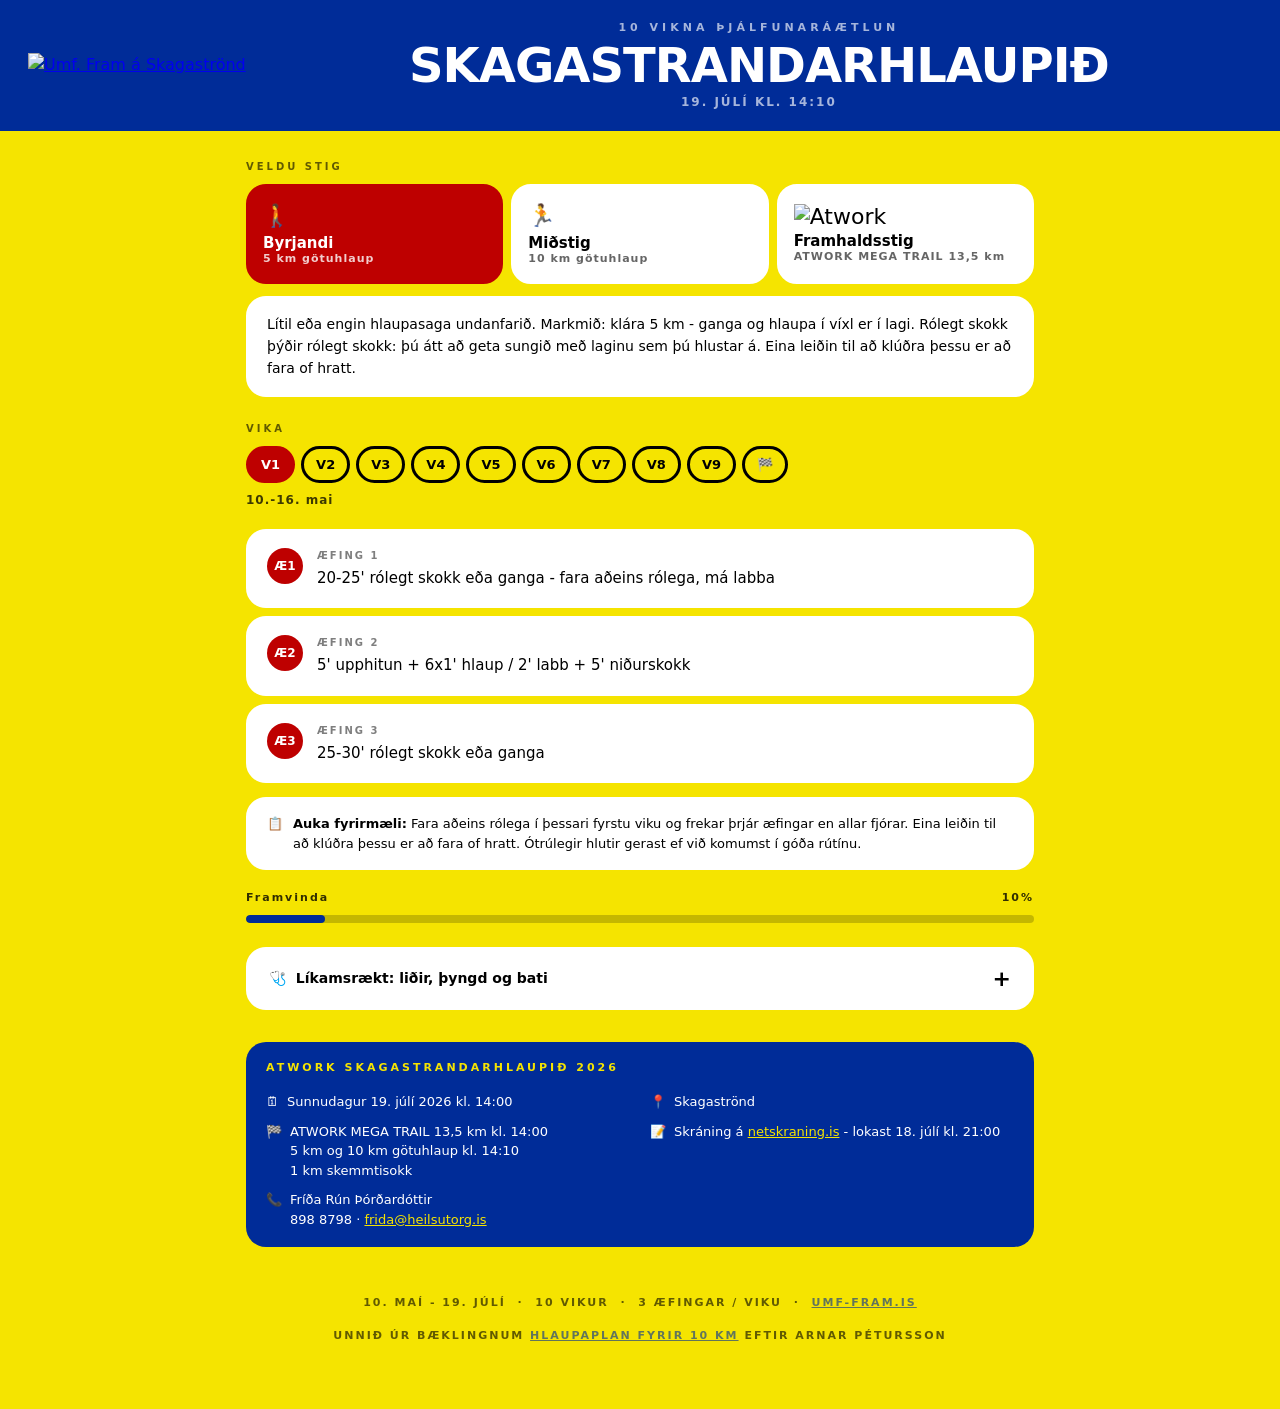
==== commit 020eaae3: "Remove Atwork logo from header Co-Authored-By: Claude Sonnet 4.6 <noreply@anthropic.com>" ====
--- a/static/hlaupaaetlun/index.html
+++ b/static/hlaupaaetlun/index.html
@@ -278,7 +278,6 @@
     <h1>SKAGASTRANDARHLAUPIÐ</h1>
     <div class="header-sub" id="headerSub">19. júlí kl. 14:10</div>
   </div>
-  <img class="header-logo-right" src="https://static.wixstatic.com/media/070d24_a2a2f7a708404aadb6326396ce21b55a~mv2.png/v1/fill/w_200,h_52,al_c,q_95,usm_0.66_1.00_0.01,enc_avif,quality_auto/Atwork_Pos2.png" alt="Atwork">
 </div>
 
 <div class="container">
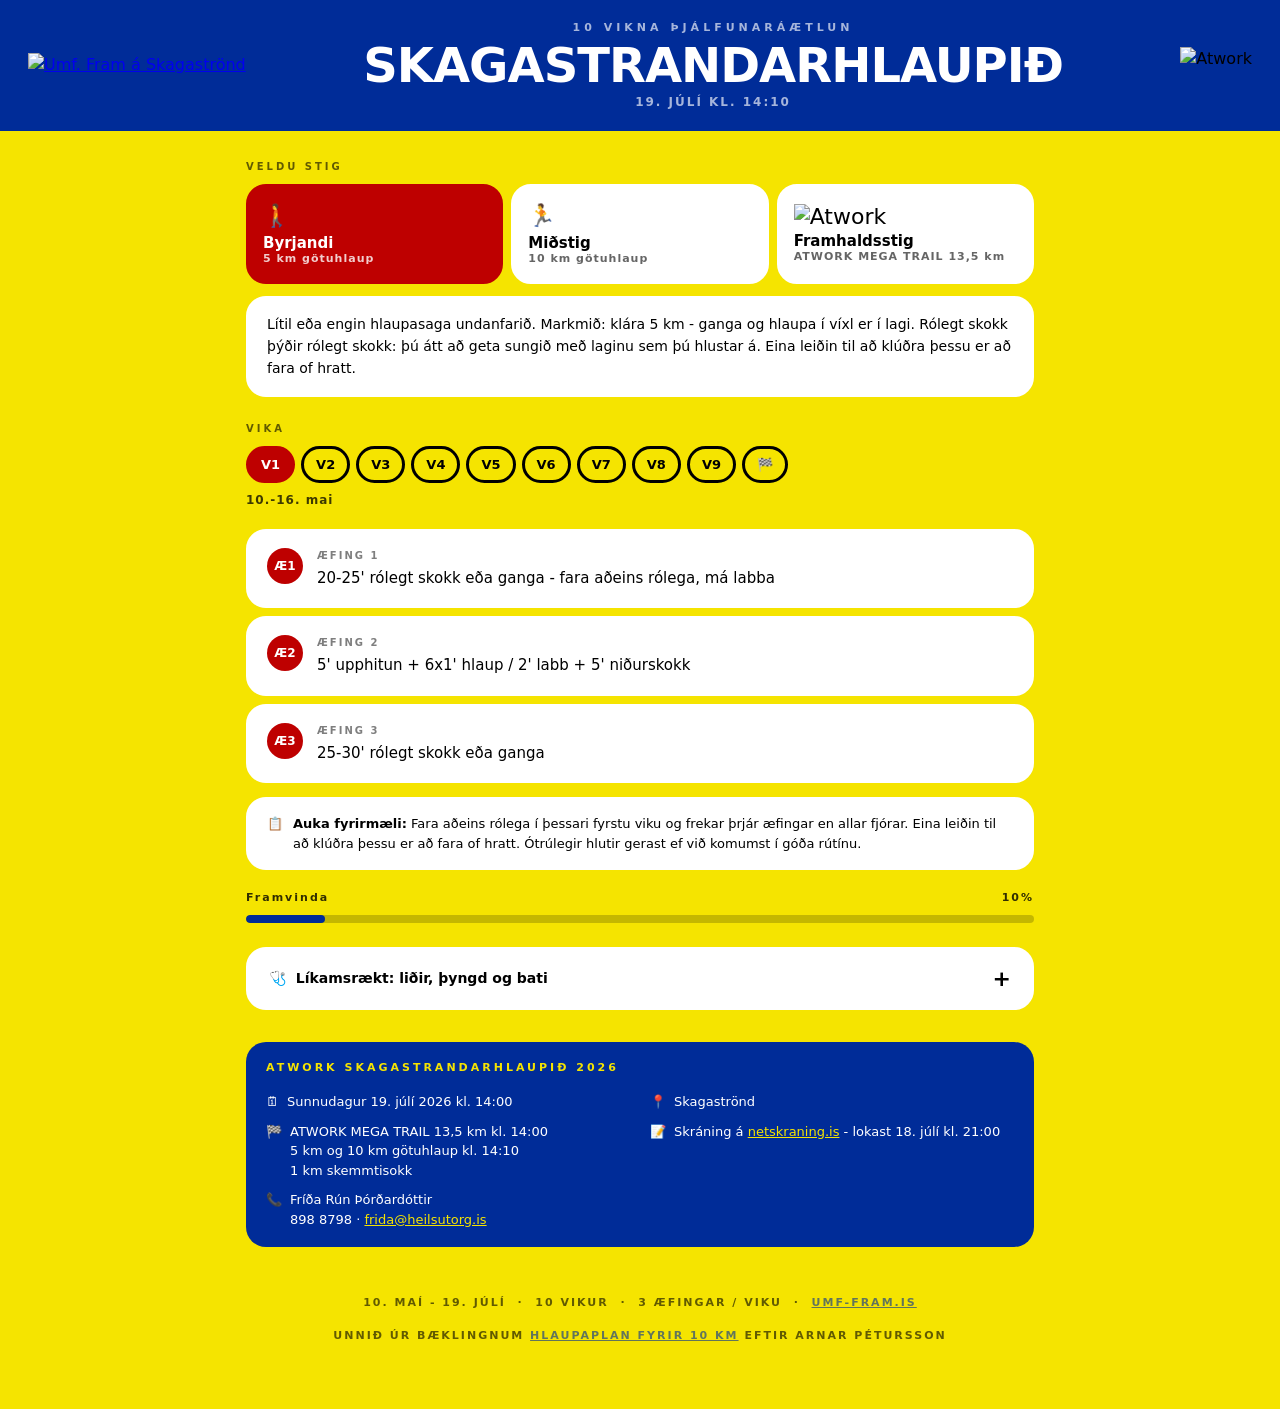
==== commit 3919bb78: "Revert "Remove Atwork logo from header" This reverts commit 020eaae3407e7d07ed9f7bc63bd355a391a54ac9" ====
--- a/static/hlaupaaetlun/index.html
+++ b/static/hlaupaaetlun/index.html
@@ -278,6 +278,7 @@
     <h1>SKAGASTRANDARHLAUPIÐ</h1>
     <div class="header-sub" id="headerSub">19. júlí kl. 14:10</div>
   </div>
+  <img class="header-logo-right" src="https://static.wixstatic.com/media/070d24_a2a2f7a708404aadb6326396ce21b55a~mv2.png/v1/fill/w_200,h_52,al_c,q_95,usm_0.66_1.00_0.01,enc_avif,quality_auto/Atwork_Pos2.png" alt="Atwork">
 </div>
 
 <div class="container">
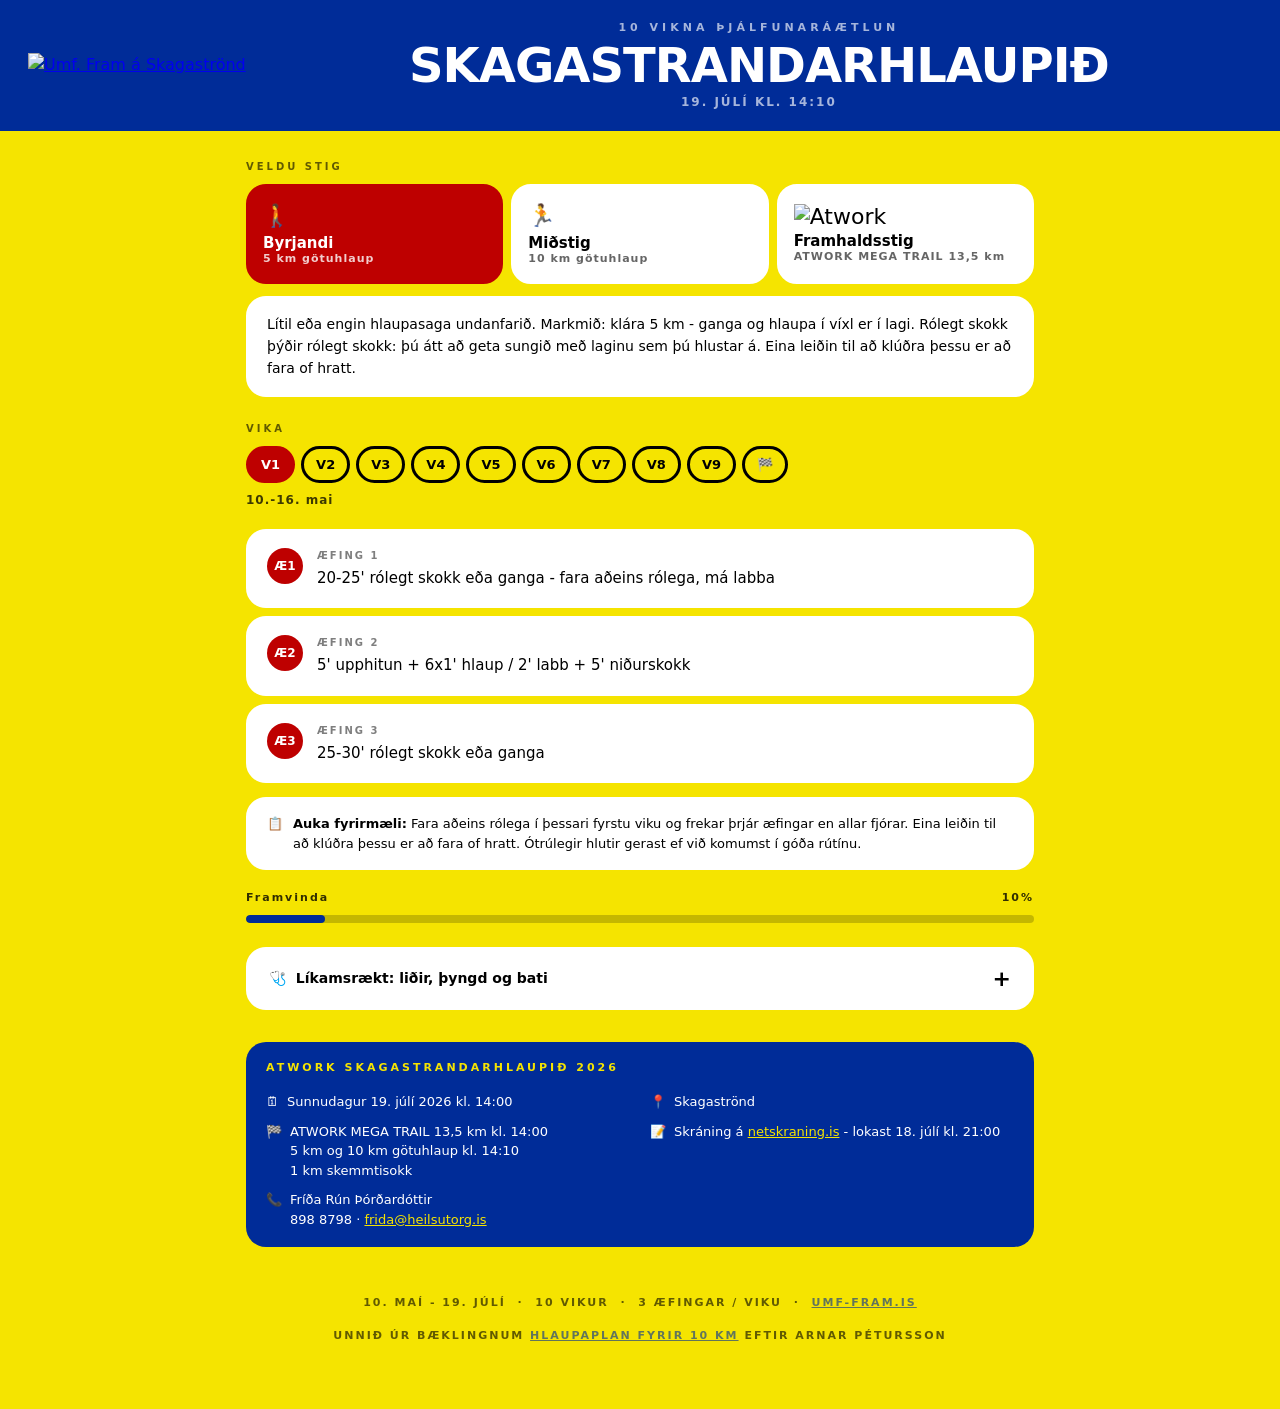
==== commit 49d59b1d: "Remove Atwork logo from header Co-Authored-By: Claude Sonnet 4.6 <noreply@anthropic.com>" ====
--- a/static/hlaupaaetlun/index.html
+++ b/static/hlaupaaetlun/index.html
@@ -278,7 +278,6 @@
     <h1>SKAGASTRANDARHLAUPIÐ</h1>
     <div class="header-sub" id="headerSub">19. júlí kl. 14:10</div>
   </div>
-  <img class="header-logo-right" src="https://static.wixstatic.com/media/070d24_a2a2f7a708404aadb6326396ce21b55a~mv2.png/v1/fill/w_200,h_52,al_c,q_95,usm_0.66_1.00_0.01,enc_avif,quality_auto/Atwork_Pos2.png" alt="Atwork">
 </div>
 
 <div class="container">
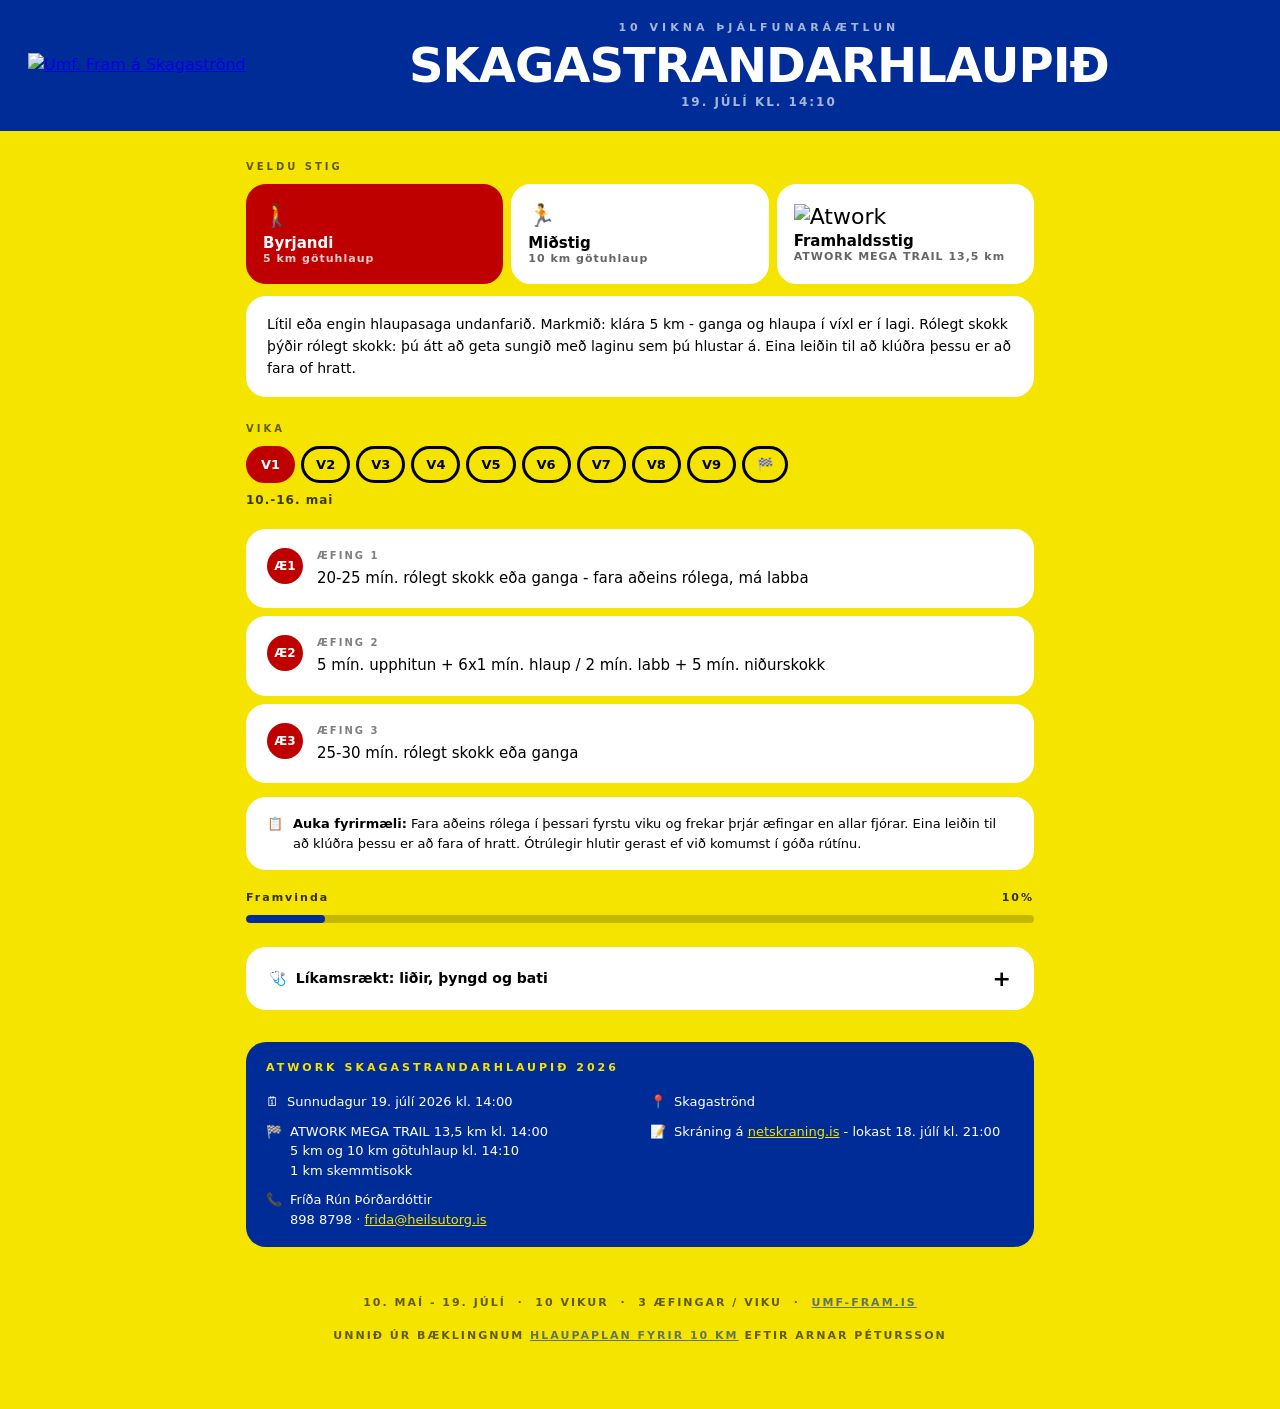
==== commit 9739c03a: "Replace minute apostrophes with mín. throughout running plan Co-Authored-By: Claude Sonnet 4.6 <nore" ====
--- a/static/hlaupaaetlun/index.html
+++ b/static/hlaupaaetlun/index.html
@@ -339,16 +339,16 @@
     headerSub: "19. júlí kl. 14:10",
     description: "Lítil eða engin hlaupasaga undanfarið. Markmið: klára 5 km - ganga og hlaupa í víxl er í lagi. Rólegt skokk þýðir rólegt skokk: þú átt að geta sungið með laginu sem þú hlustar á. Eina leiðin til að klúðra þessu er að fara of hratt.",
     weeks: [
-      { sessions: ["20-25' rólegt skokk eða ganga - fara aðeins rólega, má labba", "5' upphitun + 6x1' hlaup / 2' labb + 5' niðurskokk", "25-30' rólegt skokk eða ganga"], note: "Fara aðeins rólega í þessari fyrstu viku og frekar þrjár æfingar en allar fjórar. Eina leiðin til að klúðra þessu er að fara of hratt. Ótrúlegir hlutir gerast ef við komumst í góða rútínu." },
-      { sessions: ["5' upphitun + 4x2' hlaup (1,5' labb á milli) + 5' rólegt skokk", "20-30' rólegt skokk", "30-35' rólegt skokk eða ganga"], note: "Stöðugleiki í æfingum skiptir öllu máli - þau sem æfa stöðugast eru þau sem sjá mestan árangur. Það er ekki hægt að fara of hægt." },
-      { sessions: ["5' upphitun + 5x2,5' hlaup (1' labb á milli) + 5' niðurskokk", "25-35' rólegt skokk", "5' rólegt + 4-6x(1' hratt / 1' labb) + 5' rólegt"], note: "Það tekur líkaman þrjár vikur að venjast nýju álagi. Frekar minna en meira þessar fyrstu vikur. Reynum að hlaupa sem mest á mjúku undirlagi." },
-      { sessions: ["5-10' rólegt + 3-4x8sek HÁ-brekkusprettir (2' hvíld) + 15' rólegt skokk", "5' upphitun + 6x(1' hratt + 1' labb) + 5' niðurskokk", "35-45' rólegt skokk"], note: "HÁ-brekkusprettirnir virkja alla vöðvaþræðina í líkamanum. Vera vel upphituð áður. Ef eymsli eru til staðar, taka rólegt skokk í staðinn." },
-      { sessions: ["5-10' upphitun + 3-4x4' þröskuldshraði (1') + 5-10' niðurskokk", "25-35' rólegt skokk", "5-10' upphitun + 5x2,5' þröskuldshraði (30 sek) + 10' niðurskokk"], note: "Þröskuldshraðinn er þægilega erfiður - þú átt að geta sagt eina setningu í hverjum andardrætti, t.d. 'mér líður vel'. Ef þú getur spjallað ertu of hægur, ef þú nærð ekki að stynja upp orði ertu að fara of hratt." },
-      { sessions: ["5' upphitun + 3-4x1km á keppnishraða (1' hvíld á milli) + 5' niðurskokk", "5' upphitun + 3-5x3' hratt (2' labb á milli) + 5' niðurskokk", "40-55' rólegt skokk"], note: "Keppnishraðinn er sá hraði sem þú vilt hlaupa á í Skagastrandarhlaupinu. Skokkaðu niður eftir hverja æfingu - niðurskokkið hjálpar líkamanum að skola burt sýrunni." },
-      { sessions: ["5-10' upphitun + 1-2x(3'-2'-1') á keppnishraða, hvíld 3-2-1' + 5-10' niðurskokk", "5-10' upphitun + 2x8' þröskuldshraði (2') + 3x1' hratt (2') + 5-10' niðurskokk", "45-60' rólegt skokk"], note: "Þetta er erfiðasta vikan í æfingaprógramminu. Það er mjög eðlilegt að finnast æfingarnar vera mjög erfiðar - mundu að hvíldarvika er framundan." },
-      { sessions: ["5-10' upphitun + 6-8x2,5' þröskuldshraði (30-45 sek) + 5-10' niðurskokk", "25-35' rólegt skokk", "50-60' rólegt skokk"], note: "Þessi vika er til að ná úr sér allri þreytu sem gæti hafa safnast í líkamanum. Við viljum vera fersk þegar við förum inn í lokasprenginguna." },
-      { sessions: ["15-20' rólegt skokk eða hvíld", "5-10' upphitun + 3-4x8sek HÁ-brekkusprettir (2') + 3-4x4' þröskuldshraði (1') + 5-10' niðurskokk", "5-10' upphitun + 3-4x1km á keppnishraða (1' hvíld) + 5' niðurskokk"], note: "Við kennum líkamanum að hlaupa á keppnishraðanum. Passa að skokkið á milli spretta sé ekki algjört labb. Mundu að þú ætlar að halda þessum hraða í 5 km." },
-      { sessions: ["Hvíld - sofa vel og borða vel, ekki breyta neinu varðandi næringu", "5' upphitun + 2x1km á keppnishraða (2' hvíld) + 3x1' hratt (2') + 5' rólegt", "KEPPNISDAGUR - 5 km götuhlaup, 19. júlí kl. 14:10. Njóttu þess!"], note: "Hérna er málið að njóta, njóta og njóta, svo má alveg líka gefa allt í þetta í leiðinni. Við erum búin að leggja inn vinnuna og núna ætlum við að uppskera. Mundu: ef við verðum þreytt þá bara höldum við áfram." },
+      { sessions: ["20-25 mín. rólegt skokk eða ganga - fara aðeins rólega, má labba", "5 mín. upphitun + 6x1 mín. hlaup / 2 mín. labb + 5 mín. niðurskokk", "25-30 mín. rólegt skokk eða ganga"], note: "Fara aðeins rólega í þessari fyrstu viku og frekar þrjár æfingar en allar fjórar. Eina leiðin til að klúðra þessu er að fara of hratt. Ótrúlegir hlutir gerast ef við komumst í góða rútínu." },
+      { sessions: ["5 mín. upphitun + 4x2 mín. hlaup (1,5 mín. labb á milli) + 5 mín. rólegt skokk", "20-30 mín. rólegt skokk", "30-35 mín. rólegt skokk eða ganga"], note: "Stöðugleiki í æfingum skiptir öllu máli - þau sem æfa stöðugast eru þau sem sjá mestan árangur. Það er ekki hægt að fara of hægt." },
+      { sessions: ["5 mín. upphitun + 5x2,5 mín. hlaup (1 mín. labb á milli) + 5 mín. niðurskokk", "25-35 mín. rólegt skokk", "5 mín. rólegt + 4-6x(1 mín. hratt / 1 mín. labb) + 5 mín. rólegt"], note: "Það tekur líkaman þrjár vikur að venjast nýju álagi. Frekar minna en meira þessar fyrstu vikur. Reynum að hlaupa sem mest á mjúku undirlagi." },
+      { sessions: ["5-10 mín. rólegt + 3-4x8sek HÁ-brekkusprettir (2 mín. hvíld) + 15 mín. rólegt skokk", "5 mín. upphitun + 6x(1 mín. hratt + 1 mín. labb) + 5 mín. niðurskokk", "35-45 mín. rólegt skokk"], note: "HÁ-brekkusprettirnir virkja alla vöðvaþræðina í líkamanum. Vera vel upphituð áður. Ef eymsli eru til staðar, taka rólegt skokk í staðinn." },
+      { sessions: ["5-10 mín. upphitun + 3-4x4 mín. þröskuldshraði (1 mín.) + 5-10 mín. niðurskokk", "25-35 mín. rólegt skokk", "5-10 mín. upphitun + 5x2,5 mín. þröskuldshraði (30 sek) + 10 mín. niðurskokk"], note: "Þröskuldshraðinn er þægilega erfiður - þú átt að geta sagt eina setningu í hverjum andardrætti, t.d. 'mér líður vel'. Ef þú getur spjallað ertu of hægur, ef þú nærð ekki að stynja upp orði ertu að fara of hratt." },
+      { sessions: ["5 mín. upphitun + 3-4x1km á keppnishraða (1 mín. hvíld á milli) + 5 mín. niðurskokk", "5 mín. upphitun + 3-5x3 mín. hratt (2 mín. labb á milli) + 5 mín. niðurskokk", "40-55 mín. rólegt skokk"], note: "Keppnishraðinn er sá hraði sem þú vilt hlaupa á í Skagastrandarhlaupinu. Skokkaðu niður eftir hverja æfingu - niðurskokkið hjálpar líkamanum að skola burt sýrunni." },
+      { sessions: ["5-10 mín. upphitun + 1-2x(3 mín.-2 mín.-1 mín.) á keppnishraða, hvíld 3-2-1 mín. + 5-10 mín. niðurskokk", "5-10 mín. upphitun + 2x8 mín. þröskuldshraði (2 mín.) + 3x1 mín. hratt (2 mín.) + 5-10 mín. niðurskokk", "45-60 mín. rólegt skokk"], note: "Þetta er erfiðasta vikan í æfingaprógramminu. Það er mjög eðlilegt að finnast æfingarnar vera mjög erfiðar - mundu að hvíldarvika er framundan." },
+      { sessions: ["5-10 mín. upphitun + 6-8x2,5 mín. þröskuldshraði (30-45 sek) + 5-10 mín. niðurskokk", "25-35 mín. rólegt skokk", "50-60 mín. rólegt skokk"], note: "Þessi vika er til að ná úr sér allri þreytu sem gæti hafa safnast í líkamanum. Við viljum vera fersk þegar við förum inn í lokasprenginguna." },
+      { sessions: ["15-20 mín. rólegt skokk eða hvíld", "5-10 mín. upphitun + 3-4x8sek HÁ-brekkusprettir (2 mín.) + 3-4x4 mín. þröskuldshraði (1 mín.) + 5-10 mín. niðurskokk", "5-10 mín. upphitun + 3-4x1km á keppnishraða (1 mín. hvíld) + 5 mín. niðurskokk"], note: "Við kennum líkamanum að hlaupa á keppnishraðanum. Passa að skokkið á milli spretta sé ekki algjört labb. Mundu að þú ætlar að halda þessum hraða í 5 km." },
+      { sessions: ["Hvíld - sofa vel og borða vel, ekki breyta neinu varðandi næringu", "5 mín. upphitun + 2x1km á keppnishraða (2 mín. hvíld) + 3x1 mín. hratt (2 mín.) + 5 mín. rólegt", "KEPPNISDAGUR - 5 km götuhlaup, 19. júlí kl. 14:10. Njóttu þess!"], note: "Hérna er málið að njóta, njóta og njóta, svo má alveg líka gefa allt í þetta í leiðinni. Við erum búin að leggja inn vinnuna og núna ætlum við að uppskera. Mundu: ef við verðum þreytt þá bara höldum við áfram." },
     ]
   },
   {
@@ -359,16 +359,16 @@
     headerSub: "19. júlí kl. 14:10",
     description: "Getur hlaupið létt eða gengið hratt. Markmið: hlaupa 10 km. Lykilhugtak í þessari áætlun er þröskuldshraði - sá hraði sem þú gætir haldið í klukkutíma. Þú átt að geta sagt eina setningu í hverjum andardrætti, t.d. 'mér líður vel'. Ef þú getur spjallað ertu að fara of hægt og ef þú nærð ekki að stynja upp orði ertu að fara of hratt.",
     weeks: [
-      { sessions: ["20-30' rólegt skokk - þú átt að geta spjallað, má labba", "5-10' upphitun + 3-4x5' þröskuldshraði (1') + 5-10' niðurskokk", "60-75' rólegt skokk - mjög rólegt, þjálfa hjartað að bera súrefni í lengri tíma"], note: "Mikilvægt að fara aðeins rólega í þessari fyrstu viku og frekar þrjár æfingar heldur en allar fjórar. Þröskuldshraðinn er gríðarlega mikilvægur - seinasti spretturinn á að vera krefjandi. Ótrúlegir hlutir gerast ef við komumst í góða rútínu." },
-      { sessions: ["5-15' rólegt + 4x1' hratt (1') + 5-10' rólegt skokk", "20-45' rólegt skokk", "40-60' rólegt skokk - hafa þetta nógu rólegt, á mjúku undirlagi"], note: "Eftir fyrstu vikuna höldum við áfram að venja líkamann á höggin. Þessar fyrstu vikur eiga æfingarnar að vera auðveldar. Labb er líka æfing." },
-      { sessions: ["5-10' upphitun + 6-10x2,5' þröskuldshraði (1') + 5-10' niðurskokk", "5-15' rólegt + 6-10x(1' hratt + 1' labb) + 5' niðurskokk", "40-75' rólegt skokk"], note: "Það tekur líkaman um það bil þrjár vikur að venjast nýju álagi. Þessar fyrstu þrjár vikur eru uppbyggingartímabil. Ekki ofgera sér og frekar minna en meira." },
-      { sessions: ["5-10' rólegt + 4-6x8sek HÁ-brekkusprettir (2') + 10' (2') + 5' (1') + 2,5' þröskuldshraði + 5-10' rólegt", "5-15' rólegt + 6-12x(1' hratt + 1' labb) + 5' niðurskokk", "50-80' rólegt skokk"], note: "Eftir upphitun tökum við HÁ-brekkuspretti til að virkja alla vöðvaþræðina og svo förum við að vinna á þröskuldshraðanum. Gott að hafa fjölbreytt undirlag og forðast malbikið eins og hægt er." },
-      { sessions: ["5-15' upphitun + 4-6x1km á keppnishraða (1') + 5-10' niðurskokk", "5-15' upphitun + 4-7x3' hratt (2') + 5-10' niðurskokk", "50-90' rólegt skokk - það er í lagi að fara aðeins hraðar en venjulega"], note: "Keppnishraðinn er sá hraði sem þú vilt hlaupa á í 10 km hlaupi. Skokkaðu niður eftir hverja æfingu - niðurskokkið skolar burt sýrunni. Muna að hugsa um hlaupastílinn í rólega skokkinu." },
-      { sessions: ["5-15' upphitun + 4-6x5' þröskuldshraði (1') + 5-10' niðurskokk", "30-40' rólegt skokk", "5-15' upphitun + 6-12x2,5' þröskuldshraði (30 sek) + 10' niðurskokk"], note: "Þröskuldshraðinn er þægilega erfiður - fyrsti spretturinn á að vera auðveldur en seinasti krefjandi. 2,5 mín á þröskuldshraða og 30 sek hvíld gefur svipuð æfingaáhrif og lengri sprettur en er andlega auðveldara." },
-      { sessions: ["10-15' upphitun + 1-2x(4'-3'-2'-1') á keppnishraða, hvíld 3-2-1' + 10-15' niðurskokk", "10-15' upphitun + 2-3x10' þröskuldshraði (2') + 4-6x1' hratt (2') + 10-15' niðurskokk", "60-105' rólegt skokk - fyrstu 30' mjög rólegar, má gefa meira í seinni hlutann"], note: "Þetta er erfiðasta vikan í æfingaprógramminu. Þröskuldssprettirnir eru krefjandi - fyrsti á að vera erfiður í 5', næsti í 6' og seinasti í 7'. Hvíldarvika er framundan." },
-      { sessions: ["5-15' upphitun + 8-12x2,5' þröskuldshraði (30-45 sek) + 5-10' niðurskokk", "30-45' rólegt skokk", "70' rólegt skokk - þetta er hvíldarvika"], note: "Þessi vika er til að ná úr sér allri þreytu sem gæti hafa safnast í líkamanum. Við viljum vera ágætlega fersk þegar við förum inn í seinustu tvær vikurnar á prógramminu." },
-      { sessions: ["20-30' rólegt skokk eða hvíld", "5-15' upphitun + 4-6x10sek HÁ-brekkusprettir (2') + 4-6x5' þröskuldshraði (1') + 5-15' niðurskokk", "5-15' upphitun + 4-8x1km á keppnishraða (1' skokk á milli) + 5' niðurskokk"], note: "Núna reynum við að kenna líkamanum að hlaupa á þeim hraða sem við viljum hlaupa á. Passa að skokkið á milli spretta sé ekki algjört labb. Mundu að þú ætlar að halda þessum hraða í 10 km." },
-      { sessions: ["Hvíld - sofa vel og borða vel, ekki breyta neinu varðandi næringu", "5-10' upphitun + 3x1km á keppnishraða (2' hvíld) + 4x1' hratt (2') + 3x20sek mjög hratt (2') + 5-10' rólegt", "KEPPNISDAGUR - 10 km götuhlaup, 19. júlí kl. 14:10. Njóttu þess!"], note: "Hérna er málið að njóta, njóta og njóta, svo má alveg líka gefa allt í þetta í leiðinni. Við erum búin að leggja inn vinnuna og núna ætlum við að uppskera. Mundu: ef við verðum þreytt þá bara höldum við áfram." },
+      { sessions: ["20-30 mín. rólegt skokk - þú átt að geta spjallað, má labba", "5-10 mín. upphitun + 3-4x5 mín. þröskuldshraði (1 mín.) + 5-10 mín. niðurskokk", "60-75 mín. rólegt skokk - mjög rólegt, þjálfa hjartað að bera súrefni í lengri tíma"], note: "Mikilvægt að fara aðeins rólega í þessari fyrstu viku og frekar þrjár æfingar heldur en allar fjórar. Þröskuldshraðinn er gríðarlega mikilvægur - seinasti spretturinn á að vera krefjandi. Ótrúlegir hlutir gerast ef við komumst í góða rútínu." },
+      { sessions: ["5-15 mín. rólegt + 4x1 mín. hratt (1 mín.) + 5-10 mín. rólegt skokk", "20-45 mín. rólegt skokk", "40-60 mín. rólegt skokk - hafa þetta nógu rólegt, á mjúku undirlagi"], note: "Eftir fyrstu vikuna höldum við áfram að venja líkamann á höggin. Þessar fyrstu vikur eiga æfingarnar að vera auðveldar. Labb er líka æfing." },
+      { sessions: ["5-10 mín. upphitun + 6-10x2,5 mín. þröskuldshraði (1 mín.) + 5-10 mín. niðurskokk", "5-15 mín. rólegt + 6-10x(1 mín. hratt + 1 mín. labb) + 5 mín. niðurskokk", "40-75 mín. rólegt skokk"], note: "Það tekur líkaman um það bil þrjár vikur að venjast nýju álagi. Þessar fyrstu þrjár vikur eru uppbyggingartímabil. Ekki ofgera sér og frekar minna en meira." },
+      { sessions: ["5-10 mín. rólegt + 4-6x8sek HÁ-brekkusprettir (2 mín.) + 10 mín. (2 mín.) + 5 mín. (1 mín.) + 2,5 mín. þröskuldshraði + 5-10 mín. rólegt", "5-15 mín. rólegt + 6-12x(1 mín. hratt + 1 mín. labb) + 5 mín. niðurskokk", "50-80 mín. rólegt skokk"], note: "Eftir upphitun tökum við HÁ-brekkuspretti til að virkja alla vöðvaþræðina og svo förum við að vinna á þröskuldshraðanum. Gott að hafa fjölbreytt undirlag og forðast malbikið eins og hægt er." },
+      { sessions: ["5-15 mín. upphitun + 4-6x1km á keppnishraða (1 mín.) + 5-10 mín. niðurskokk", "5-15 mín. upphitun + 4-7x3 mín. hratt (2 mín.) + 5-10 mín. niðurskokk", "50-90 mín. rólegt skokk - það er í lagi að fara aðeins hraðar en venjulega"], note: "Keppnishraðinn er sá hraði sem þú vilt hlaupa á í 10 km hlaupi. Skokkaðu niður eftir hverja æfingu - niðurskokkið skolar burt sýrunni. Muna að hugsa um hlaupastílinn í rólega skokkinu." },
+      { sessions: ["5-15 mín. upphitun + 4-6x5 mín. þröskuldshraði (1 mín.) + 5-10 mín. niðurskokk", "30-40 mín. rólegt skokk", "5-15 mín. upphitun + 6-12x2,5 mín. þröskuldshraði (30 sek) + 10 mín. niðurskokk"], note: "Þröskuldshraðinn er þægilega erfiður - fyrsti spretturinn á að vera auðveldur en seinasti krefjandi. 2,5 mín á þröskuldshraða og 30 sek hvíld gefur svipuð æfingaáhrif og lengri sprettur en er andlega auðveldara." },
+      { sessions: ["10-15 mín. upphitun + 1-2x(4 mín.-3 mín.-2 mín.-1 mín.) á keppnishraða, hvíld 3-2-1 mín. + 10-15 mín. niðurskokk", "10-15 mín. upphitun + 2-3x10 mín. þröskuldshraði (2 mín.) + 4-6x1 mín. hratt (2 mín.) + 10-15 mín. niðurskokk", "60-105 mín. rólegt skokk - fyrstu 30 mín. mjög rólegar, má gefa meira í seinni hlutann"], note: "Þetta er erfiðasta vikan í æfingaprógramminu. Þröskuldssprettirnir eru krefjandi - fyrsti á að vera erfiður í 5 mín., næsti í 6 mín. og seinasti í 7 mín.. Hvíldarvika er framundan." },
+      { sessions: ["5-15 mín. upphitun + 8-12x2,5 mín. þröskuldshraði (30-45 sek) + 5-10 mín. niðurskokk", "30-45 mín. rólegt skokk", "70 mín. rólegt skokk - þetta er hvíldarvika"], note: "Þessi vika er til að ná úr sér allri þreytu sem gæti hafa safnast í líkamanum. Við viljum vera ágætlega fersk þegar við förum inn í seinustu tvær vikurnar á prógramminu." },
+      { sessions: ["20-30 mín. rólegt skokk eða hvíld", "5-15 mín. upphitun + 4-6x10sek HÁ-brekkusprettir (2 mín.) + 4-6x5 mín. þröskuldshraði (1 mín.) + 5-15 mín. niðurskokk", "5-15 mín. upphitun + 4-8x1km á keppnishraða (1 mín. skokk á milli) + 5 mín. niðurskokk"], note: "Núna reynum við að kenna líkamanum að hlaupa á þeim hraða sem við viljum hlaupa á. Passa að skokkið á milli spretta sé ekki algjört labb. Mundu að þú ætlar að halda þessum hraða í 10 km." },
+      { sessions: ["Hvíld - sofa vel og borða vel, ekki breyta neinu varðandi næringu", "5-10 mín. upphitun + 3x1km á keppnishraða (2 mín. hvíld) + 4x1 mín. hratt (2 mín.) + 3x20sek mjög hratt (2 mín.) + 5-10 mín. rólegt", "KEPPNISDAGUR - 10 km götuhlaup, 19. júlí kl. 14:10. Njóttu þess!"], note: "Hérna er málið að njóta, njóta og njóta, svo má alveg líka gefa allt í þetta í leiðinni. Við erum búin að leggja inn vinnuna og núna ætlum við að uppskera. Mundu: ef við verðum þreytt þá bara höldum við áfram." },
     ]
   },
   {
@@ -379,16 +379,16 @@
     headerSub: "19. júlí kl. 14:10",
     description: "Hleypur reglulega, gott grunnþol. Markmið: klára ATWORK MEGA TRAIL 13,5 km utanvegahlaupið. Brekkuæfingar og löng rólegt skokk á ósléttu undirlagi eru lykillinn.",
     weeks: [
-      { sessions: ["30-40' rólegt skokk - helst á stíg eða gras", "5-10' upphitun + 3-4x5' þröskuldshraði (1') + 5-10' niðurskokk", "60-80' rólegt skokk - helst utanvegar"], note: "Þörf er á sérstakri undirbúning fyrir utanvegahlaupið - vöðvaþrek, jafnvægi og hæfni á ósléttu undirlagi eru jafn mikilvæg og hraðinn. Byrja rólega og fara frekar skemmri vegalengdir á mjúku undirlagi." },
-      { sessions: ["5-10' rólegt + 4-6x1' hratt (1') + 5-10' rólegt skokk", "30-45' rólegt skokk - helst á stíg eða malarslóð", "50-70' rólegt skokk utanvegar"], note: "Reyndu að fá sem flestar æfingar á ósléttu undirlagi. Vöðvarnir þurfa að venjast breytilegu undirlagi sem er einkennandi fyrir utanvegahlaup. Labb er líka æfing." },
-      { sessions: ["5-10' rólegt + 6-8x8sek HÁ-brekkusprettir (2') + 10' (2') + 5' (1') + 2,5' þröskuldshraði + 5-10' rólegt", "5-15' rólegt + 8-12x(1' hratt + 1' labb) + 5' niðurskokk", "60-80' rólegt skokk utanvegar"], note: "Brekkuæfingarnar eru sérstaklega mikilvægar fyrir utanvegahlaup. HÁ-brekkusprettirnir virkja alla vöðvaþræðina og þjálfa þig fyrir hækkanirnar sem bíða. Vera alltaf vel upphituð áður." },
-      { sessions: ["5-15' upphitun + 4-6x1km á keppnishraða (1') + 5-10' niðurskokk", "5-15' upphitun + 4-7x3' hratt (2') + 5-10' niðurskokk", "70-90' rólegt skokk utanvegar - lengsti túrinn hingað til"], note: "Keppnishraðinn er meðalhraðinn sem þú vilt halda í MEGA TRAIL hlaupinu. Í utanvegahlaupi er hraðinn oft miðaður við áraun fremur en mínútur á km - muna að gefa í niðurhlíðarnar." },
-      { sessions: ["5-15' upphitun + 4-6x5' þröskuldshraði (1') + 5-10' niðurskokk", "30-40' rólegt skokk", "80-100' rólegt skokk utanvegar - helst á svipuðu undirlagi og keppnin"], note: "Þetta er mikilvægasta langhlaupsvikan. Reyndu að fara á svæði sem líkist hlaupaleiðinni. Muna eftir styrktaræfingum 1-2 í viku til að styrkja fætur og mið." },
-      { sessions: ["5-15' upphitun + 4-6x5' þröskuldshraði (1') + 5-10' niðurskokk", "5-15' upphitun + 6-10x2,5' þröskuldshraði (30 sek) + 10' niðurskokk", "90-110' rólegt skokk utanvegar - hámarks langhlaup"], note: "Þetta er erfiðasta vikan í æfingaprógramminu. Langhlaupið er lykillinn - þú þarft að vera á hreyfingu í lengri tíma en keppnin tekur. Hvíldarvika er framundan." },
-      { sessions: ["5-15' upphitun + 8-12x2,5' þröskuldshraði (30-45 sek) + 5-10' niðurskokk", "30-45' rólegt skokk", "70' rólegt skokk - þetta er hvíldarvika"], note: "Þessi vika er til að ná úr sér allri þreytu. Við viljum vera ágætlega fersk þegar við förum inn í seinustu þrjár vikurnar. Ekki freistast til að gefa of mikið í hvíldarviku." },
-      { sessions: ["20-30' rólegt skokk eða hvíld", "5-15' upphitun + 4-6x10sek HÁ-brekkusprettir (2') + 4-6x5' þröskuldshraði (1') + 5-15' niðurskokk", "70-90' rólegt skokk utanvegar"], note: "Við kennum líkamanum keppnishraðann. HÁ-brekkusprettirnir undirbúa þig sérstaklega vel fyrir hækkanirnar í MEGA TRAIL. Prófaðu að fara í sund og kalda pottinn - 5 mín kaldt og 10 mín gufa hjálpar bata gríðarlega." },
-      { sessions: ["20-25' rólegt skokk eða hvíld - mikilvægt að hafa þetta nógu rólegt", "5-10' upphitun + 4-6x10sek HÁ-brekkusprettir (2') + 4-6x4' þröskuldshraði (1') + 5-15' niðurskokk", "50-65' rólegt skokk - ekki stressa þig að fara of hratt"], note: "HÁ-brekkusprettirnir virkja alla vöðvaþræðina svo 100% af líkamanum verði klár um helgina. Mikilvægt að hafa rólega skokkið nógu rólegt - þér á að líða mjög vel allan tímann." },
-      { sessions: ["Hvíld - sofa vel og borða vel, ekki breyta neinu varðandi næringu", "5-10' upphitun + 3x1km á keppnishraða (2' hvíld) + 4x1' hratt (2') + 3x20sek mjög hratt (2') + 5-10' rólegt", "KEPPNISDAGUR - ATWORK MEGA TRAIL 13,5 km, 19. júlí kl. 14:00. Njóttu þess!"], note: "Hérna er málið að njóta, njóta og njóta. Í utanvegahlaupi er gangur í hlíðum fullkomlega eðlilegur - gef allt í niðurhlíðarnar. Við erum búin að leggja inn vinnuna og núna ætlum við að uppskera." },
+      { sessions: ["30-40 mín. rólegt skokk - helst á stíg eða gras", "5-10 mín. upphitun + 3-4x5 mín. þröskuldshraði (1 mín.) + 5-10 mín. niðurskokk", "60-80 mín. rólegt skokk - helst utanvegar"], note: "Þörf er á sérstakri undirbúning fyrir utanvegahlaupið - vöðvaþrek, jafnvægi og hæfni á ósléttu undirlagi eru jafn mikilvæg og hraðinn. Byrja rólega og fara frekar skemmri vegalengdir á mjúku undirlagi." },
+      { sessions: ["5-10 mín. rólegt + 4-6x1 mín. hratt (1 mín.) + 5-10 mín. rólegt skokk", "30-45 mín. rólegt skokk - helst á stíg eða malarslóð", "50-70 mín. rólegt skokk utanvegar"], note: "Reyndu að fá sem flestar æfingar á ósléttu undirlagi. Vöðvarnir þurfa að venjast breytilegu undirlagi sem er einkennandi fyrir utanvegahlaup. Labb er líka æfing." },
+      { sessions: ["5-10 mín. rólegt + 6-8x8sek HÁ-brekkusprettir (2 mín.) + 10 mín. (2 mín.) + 5 mín. (1 mín.) + 2,5 mín. þröskuldshraði + 5-10 mín. rólegt", "5-15 mín. rólegt + 8-12x(1 mín. hratt + 1 mín. labb) + 5 mín. niðurskokk", "60-80 mín. rólegt skokk utanvegar"], note: "Brekkuæfingarnar eru sérstaklega mikilvægar fyrir utanvegahlaup. HÁ-brekkusprettirnir virkja alla vöðvaþræðina og þjálfa þig fyrir hækkanirnar sem bíða. Vera alltaf vel upphituð áður." },
+      { sessions: ["5-15 mín. upphitun + 4-6x1km á keppnishraða (1 mín.) + 5-10 mín. niðurskokk", "5-15 mín. upphitun + 4-7x3 mín. hratt (2 mín.) + 5-10 mín. niðurskokk", "70-90 mín. rólegt skokk utanvegar - lengsti túrinn hingað til"], note: "Keppnishraðinn er meðalhraðinn sem þú vilt halda í MEGA TRAIL hlaupinu. Í utanvegahlaupi er hraðinn oft miðaður við áraun fremur en mínútur á km - muna að gefa í niðurhlíðarnar." },
+      { sessions: ["5-15 mín. upphitun + 4-6x5 mín. þröskuldshraði (1 mín.) + 5-10 mín. niðurskokk", "30-40 mín. rólegt skokk", "80-100 mín. rólegt skokk utanvegar - helst á svipuðu undirlagi og keppnin"], note: "Þetta er mikilvægasta langhlaupsvikan. Reyndu að fara á svæði sem líkist hlaupaleiðinni. Muna eftir styrktaræfingum 1-2 í viku til að styrkja fætur og mið." },
+      { sessions: ["5-15 mín. upphitun + 4-6x5 mín. þröskuldshraði (1 mín.) + 5-10 mín. niðurskokk", "5-15 mín. upphitun + 6-10x2,5 mín. þröskuldshraði (30 sek) + 10 mín. niðurskokk", "90-110 mín. rólegt skokk utanvegar - hámarks langhlaup"], note: "Þetta er erfiðasta vikan í æfingaprógramminu. Langhlaupið er lykillinn - þú þarft að vera á hreyfingu í lengri tíma en keppnin tekur. Hvíldarvika er framundan." },
+      { sessions: ["5-15 mín. upphitun + 8-12x2,5 mín. þröskuldshraði (30-45 sek) + 5-10 mín. niðurskokk", "30-45 mín. rólegt skokk", "70 mín. rólegt skokk - þetta er hvíldarvika"], note: "Þessi vika er til að ná úr sér allri þreytu. Við viljum vera ágætlega fersk þegar við förum inn í seinustu þrjár vikurnar. Ekki freistast til að gefa of mikið í hvíldarviku." },
+      { sessions: ["20-30 mín. rólegt skokk eða hvíld", "5-15 mín. upphitun + 4-6x10sek HÁ-brekkusprettir (2 mín.) + 4-6x5 mín. þröskuldshraði (1 mín.) + 5-15 mín. niðurskokk", "70-90 mín. rólegt skokk utanvegar"], note: "Við kennum líkamanum keppnishraðann. HÁ-brekkusprettirnir undirbúa þig sérstaklega vel fyrir hækkanirnar í MEGA TRAIL. Prófaðu að fara í sund og kalda pottinn - 5 mín kaldt og 10 mín gufa hjálpar bata gríðarlega." },
+      { sessions: ["20-25 mín. rólegt skokk eða hvíld - mikilvægt að hafa þetta nógu rólegt", "5-10 mín. upphitun + 4-6x10sek HÁ-brekkusprettir (2 mín.) + 4-6x4 mín. þröskuldshraði (1 mín.) + 5-15 mín. niðurskokk", "50-65 mín. rólegt skokk - ekki stressa þig að fara of hratt"], note: "HÁ-brekkusprettirnir virkja alla vöðvaþræðina svo 100% af líkamanum verði klár um helgina. Mikilvægt að hafa rólega skokkið nógu rólegt - þér á að líða mjög vel allan tímann." },
+      { sessions: ["Hvíld - sofa vel og borða vel, ekki breyta neinu varðandi næringu", "5-10 mín. upphitun + 3x1km á keppnishraða (2 mín. hvíld) + 4x1 mín. hratt (2 mín.) + 3x20sek mjög hratt (2 mín.) + 5-10 mín. rólegt", "KEPPNISDAGUR - ATWORK MEGA TRAIL 13,5 km, 19. júlí kl. 14:00. Njóttu þess!"], note: "Hérna er málið að njóta, njóta og njóta. Í utanvegahlaupi er gangur í hlíðum fullkomlega eðlilegur - gef allt í niðurhlíðarnar. Við erum búin að leggja inn vinnuna og núna ætlum við að uppskera." },
     ]
   }
 ];
